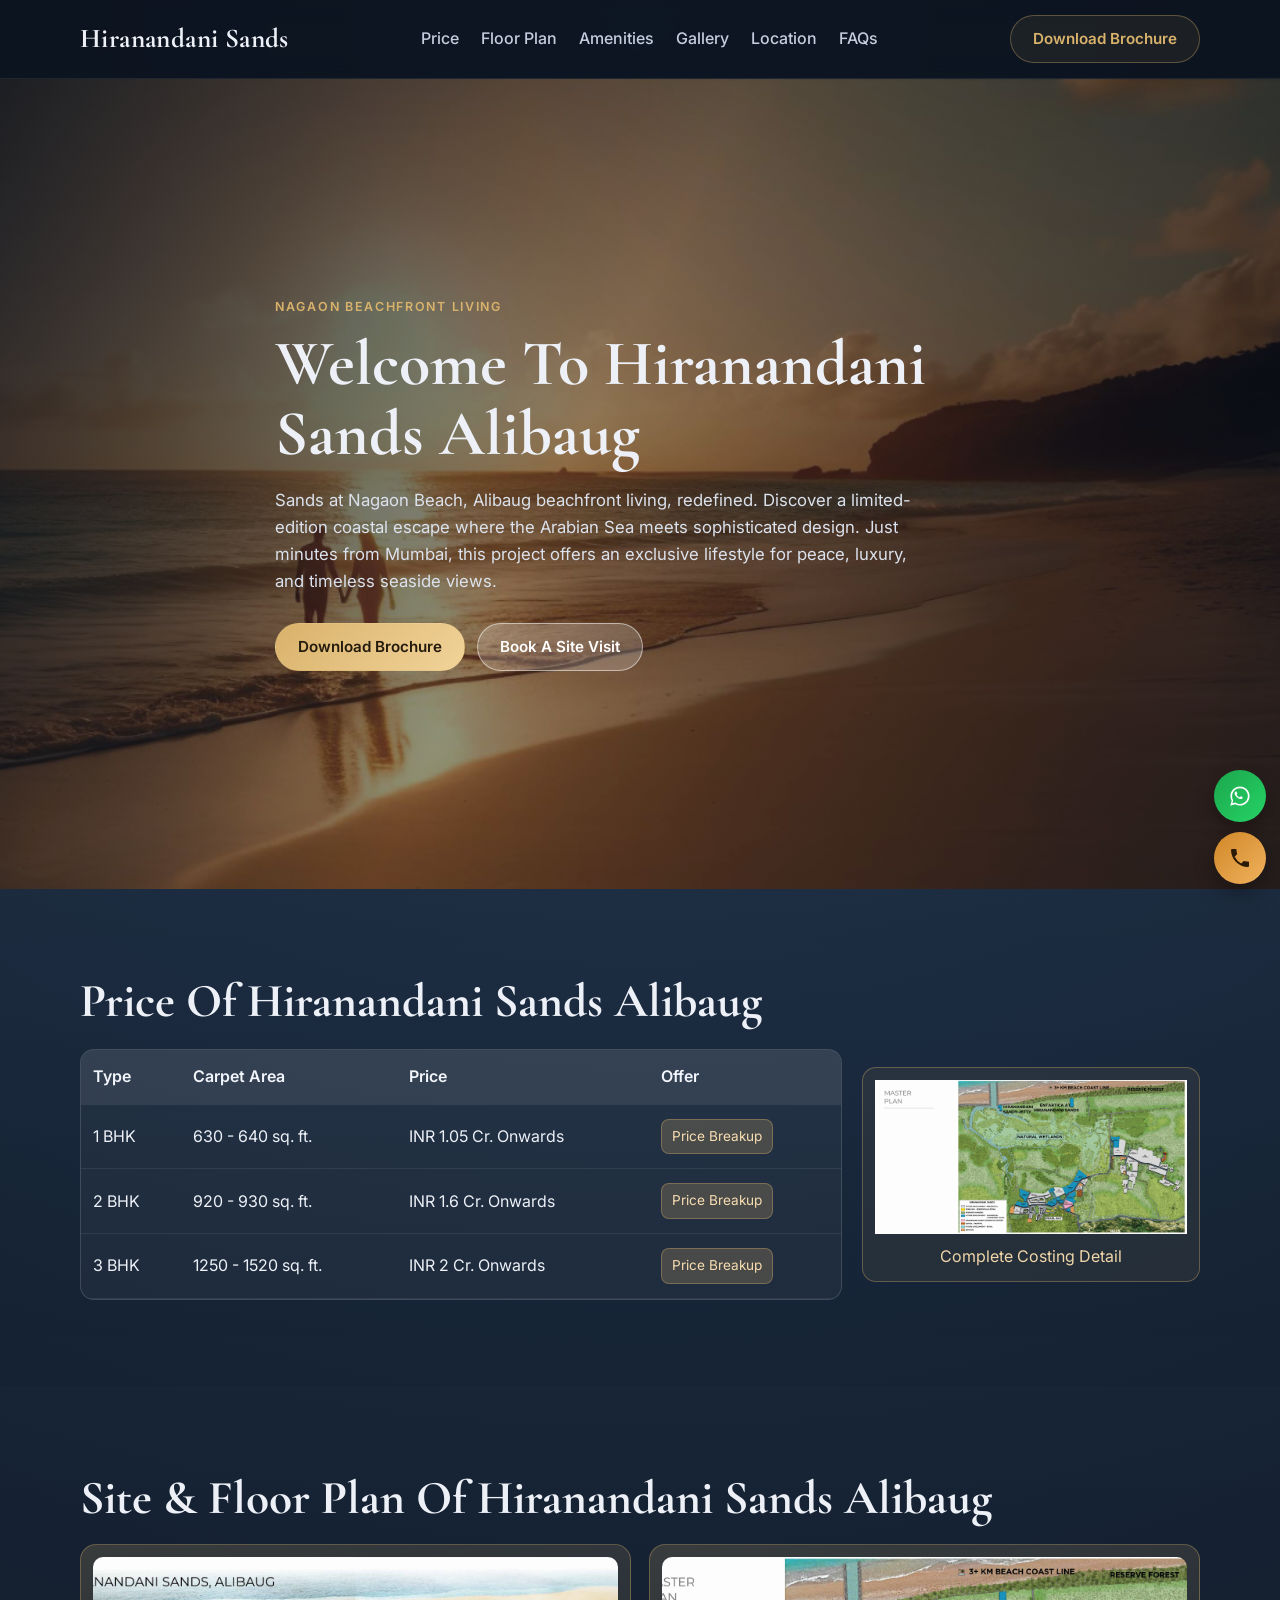
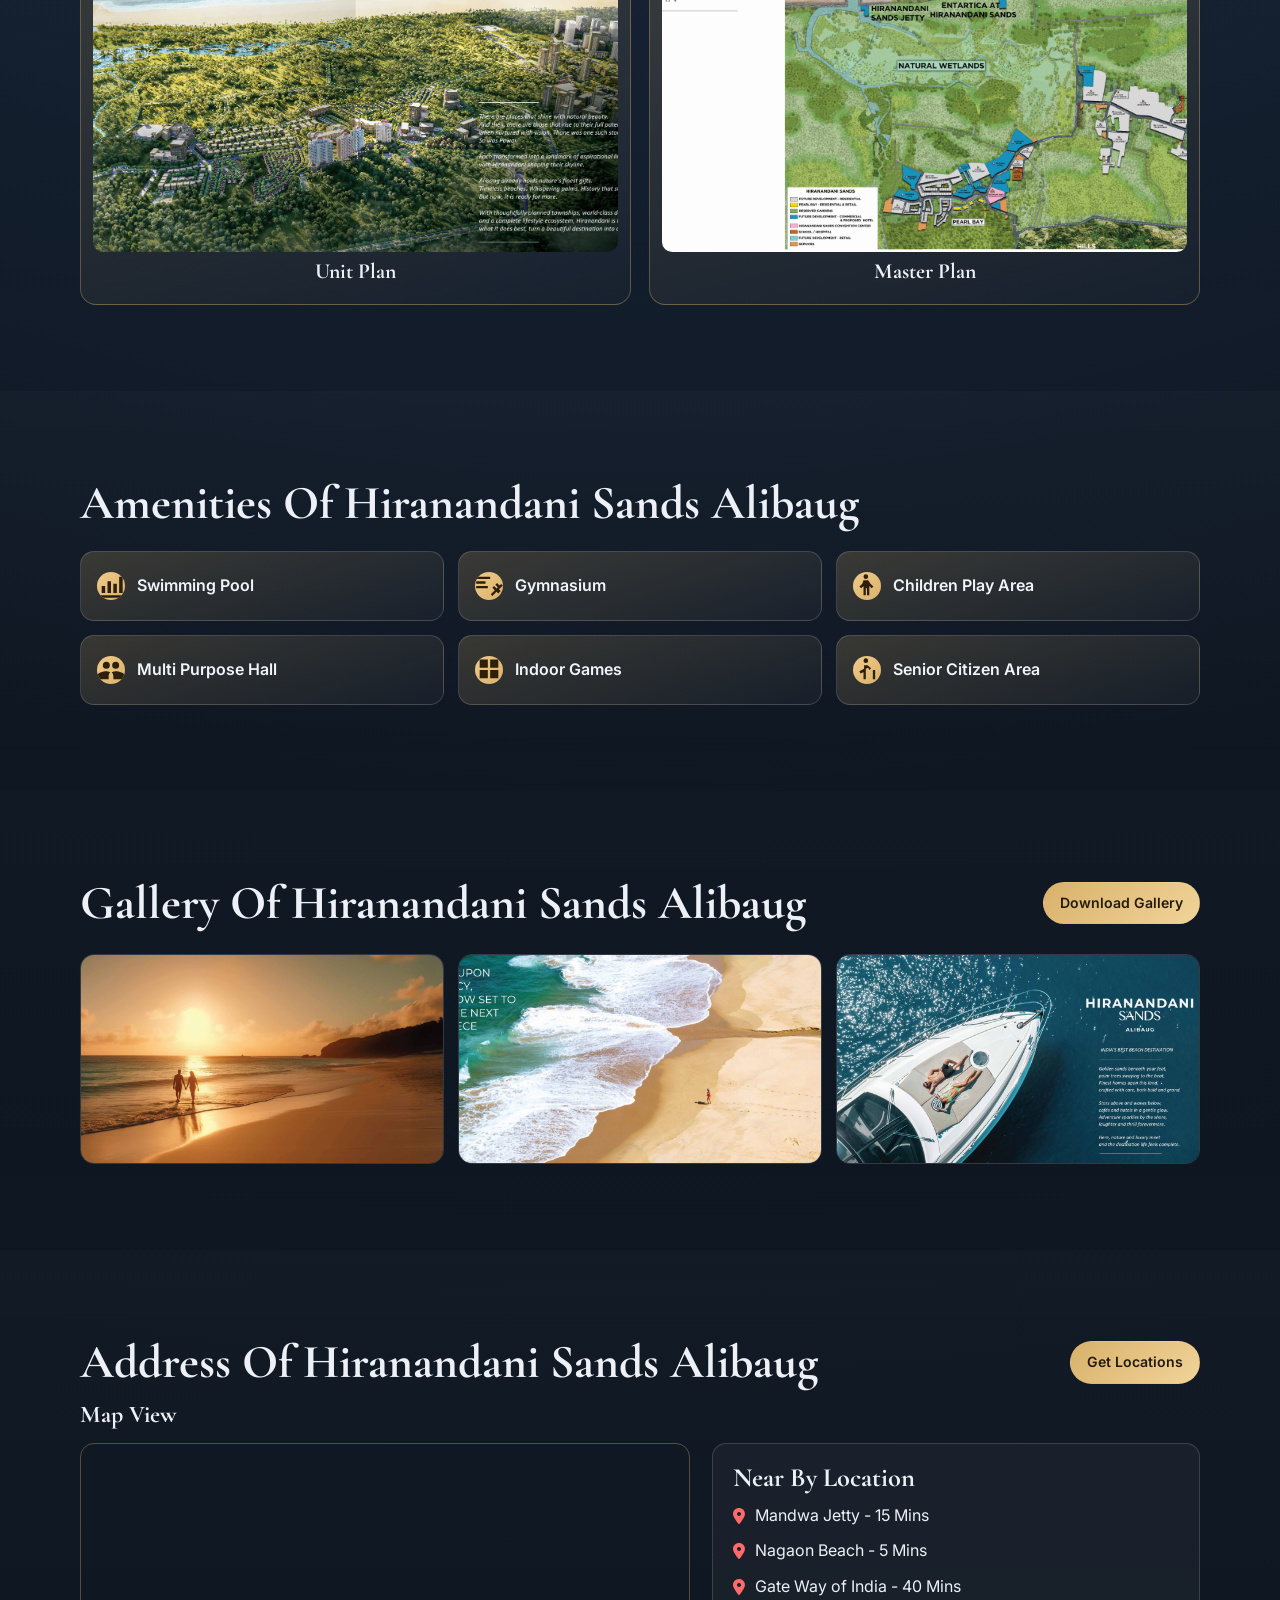
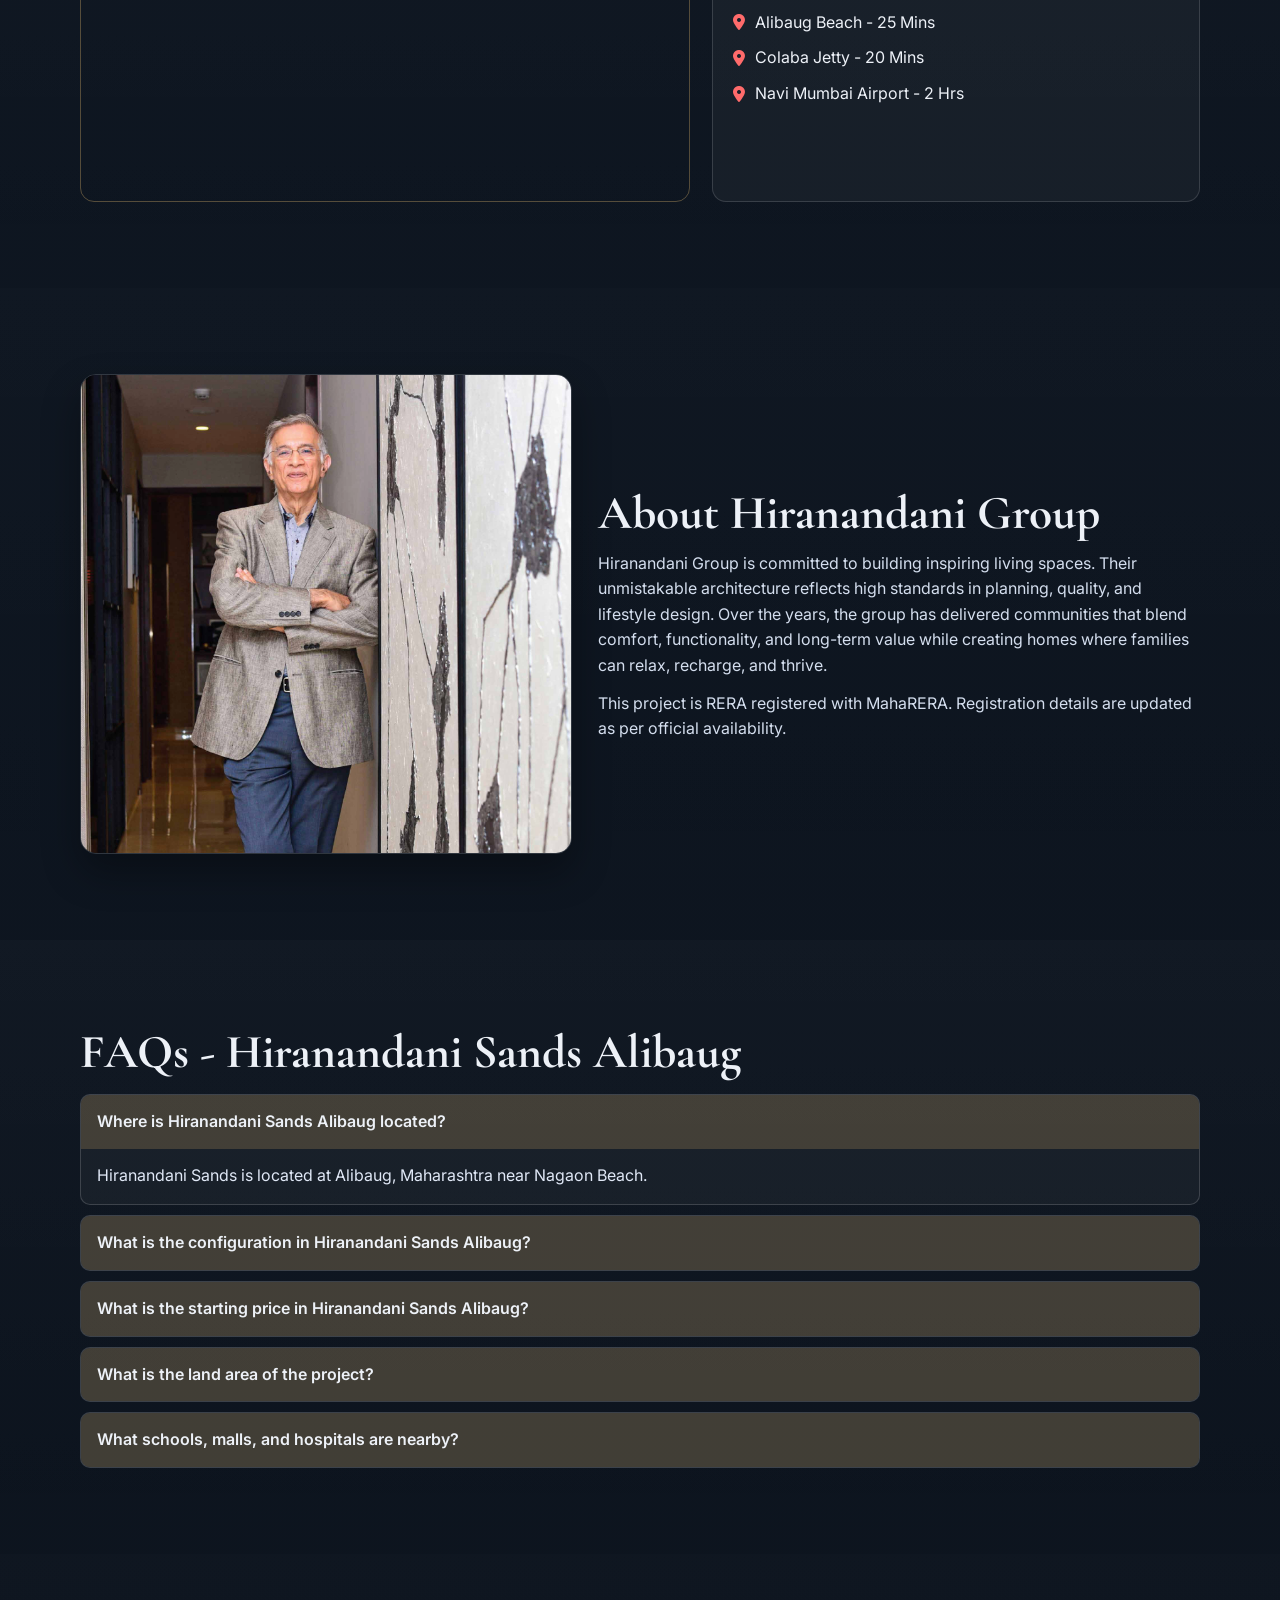
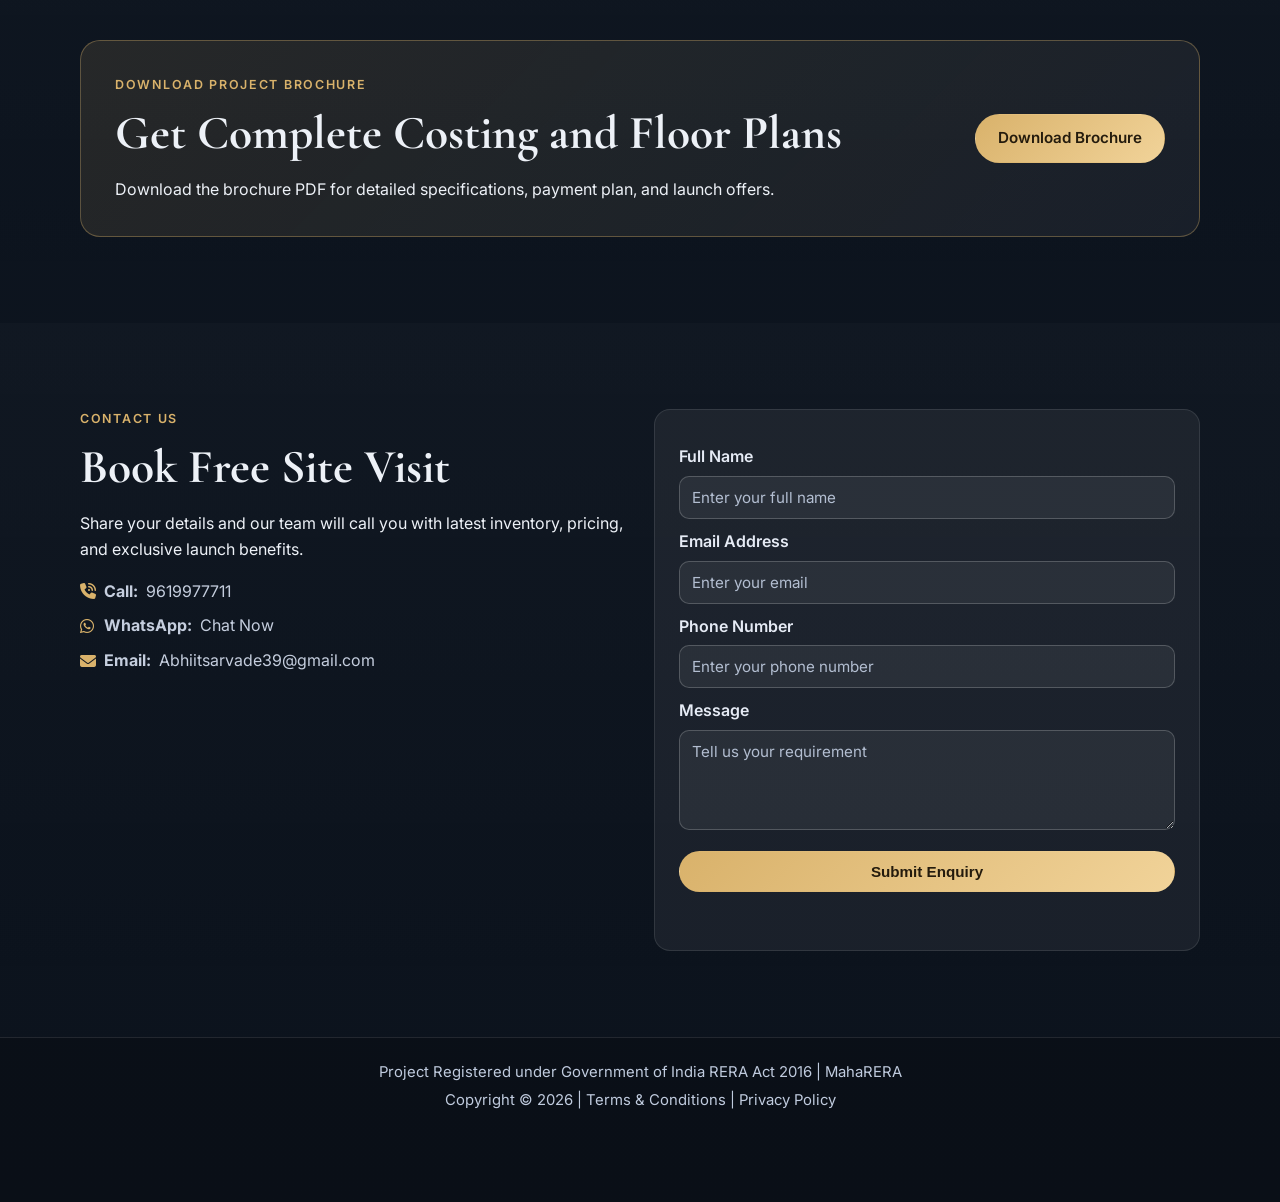
==== index.html @ 3f292656 "firstcommit" ====
<!DOCTYPE html>
<html lang="en">
<head>
  <meta charset="UTF-8">
  <meta name="viewport" content="width=device-width, initial-scale=1.0">
  <title>Hiranandani Sands Alibaug | Premium Plots</title>
  <meta name="description" content="Royal landing page for Hiranandani Sands Alibaug plots with pricing, floor plan, amenities, gallery, location, FAQs, contact form, and brochure download.">
  <link rel="preconnect" href="https://fonts.googleapis.com">
  <link rel="preconnect" href="https://fonts.gstatic.com" crossorigin>
  <link href="https://fonts.googleapis.com/css2?family=Cormorant+Garamond:wght@500;600;700&family=Inter:wght@400;500;600;700&display=swap" rel="stylesheet">
  <link rel="stylesheet" href="https://cdnjs.cloudflare.com/ajax/libs/font-awesome/6.5.2/css/all.min.css" integrity="sha512-SnH5WK+bZxgPHs44uWix+LLJAJ9/2PkPKZ5QiAj6Ta86w+fsb2TkR4j8R9Qn8K/ux0g9F0Q5c5e0siJY9V+7Nw==" crossorigin="anonymous" referrerpolicy="no-referrer">
  <link rel="stylesheet" href="style.css">
</head>
<body>
  <header class="topbar">
    <div class="container nav-wrap">
      <a href="#home" class="brand">Hiranandani Sands</a>
      <button class="menu-toggle" type="button" aria-label="Open menu" aria-expanded="false" aria-controls="primary-nav">
        <span></span>
        <span></span>
        <span></span>
      </button>
      <nav class="nav-links" id="primary-nav">
        <a href="#price">Price</a>
        <a href="#plans">Floor Plan</a>
        <a href="#amenities">Amenities</a>
        <a href="#gallery">Gallery</a>
        <a href="#location">Location</a>
        <a href="#faq">FAQs</a>
      </nav>
      <a href="brochure.pdf" download class="btn btn-outline">Download Brochure</a>
    </div>
  </header>

  <main>
    <section id="home" class="hero reveal">
      <div class="hero-overlay"></div>
      <div class="container hero-content">
        <p class="eyebrow">Nagaon Beachfront Living</p>
        <h1>Welcome To Hiranandani Sands Alibaug</h1>
        <p class="hero-copy">
          Sands at Nagaon Beach, Alibaug beachfront living, redefined. Discover a limited-edition coastal escape where the Arabian Sea meets sophisticated design. Just minutes from Mumbai, this project offers an exclusive lifestyle for peace, luxury, and timeless seaside views.
        </p>
        <div class="hero-actions">
          <a href="brochure.pdf" download class="btn btn-gold">Download Brochure</a>
          <a href="#contact" class="btn btn-light">Book A Site Visit</a>
        </div>
      </div>
    </section>

    <section id="price" class="section reveal">
      <div class="container">
        <div class="section-head">
          <h2>Price Of Hiranandani Sands Alibaug</h2>
        </div>
        <div class="price-wrap">
          <div class="table-card">
            <table>
              <thead>
                <tr>
                  <th>Type</th>
                  <th>Carpet Area</th>
                  <th>Price</th>
                  <th>Offer</th>
                </tr>
              </thead>
              <tbody>
                <tr>
                  <td>1 BHK</td>
                  <td>630 - 640 sq. ft.</td>
                  <td>INR 1.05 Cr. Onwards</td>
                  <td><a href="#" class="chip open-enquiry">Price Breakup</a></td>
                </tr>
                <tr>
                  <td>2 BHK</td>
                  <td>920 - 930 sq. ft.</td>
                  <td>INR 1.6 Cr. Onwards</td>
                  <td><a href="#" class="chip open-enquiry">Price Breakup</a></td>
                </tr>
                <tr>
                  <td>3 BHK</td>
                  <td>1250 - 1520 sq. ft.</td>
                  <td>INR 2 Cr. Onwards</td>
                  <td><a href="#" class="chip open-enquiry">Price Breakup</a></td>
                </tr>
              </tbody>
            </table>
          </div>
          <aside class="pricing-side open-enquiry" role="button" tabindex="0" aria-label="Open enquiry form for complete costing detail">
            <img src="assets/5.png" alt="Complete costing detail and master plan preview">
            <p>Complete Costing Detail</p>
          </aside>
        </div>
      </div>
    </section>

    <section id="plans" class="section reveal">
      <div class="container">
        <div class="section-head">
          <h2>Site & Floor Plan Of Hiranandani Sands Alibaug</h2>
        </div>
        <div class="plan-grid">
          <article class="frame-card">
            <img src="assets/4.png" alt="Unit plan of Hiranandani Sands Alibaug">
            <h3>Unit Plan</h3>
          </article>
          <article class="frame-card">
            <img src="assets/5.png" alt="Master plan of Hiranandani Sands Alibaug">
            <h3>Master Plan</h3>
          </article>
        </div>
      </div>
    </section>

    <section id="amenities" class="section reveal">
      <div class="container">
        <div class="section-head">
          <h2>Amenities Of Hiranandani Sands Alibaug</h2>
        </div>
        <div class="amenity-grid">
          <article class="amenity-card"><svg viewBox="0 0 24 24" aria-hidden="true"><path fill="currentColor" d="M2 20h20v2H2v-2zm2-8h3v6H4v-6zm5-4h3v10H9V8zm5 2h3v8h-3v-8zm5-6h3v14h-3V4z"></path></svg><span>Swimming Pool</span></article>
          <article class="amenity-card"><svg viewBox="0 0 24 24" aria-hidden="true"><path fill="currentColor" d="M20.57 14.86 22 16.29l-2.12 2.12-1.43-1.43-3.53 3.53-1.41-1.41 3.53-3.53-2.12-2.12 1.43-1.43 2.12 2.12 1.1-1.1-2.12-2.12 1.43-1.43 2.12 2.12 1.41-1.41 1.41 1.41-1.41 1.41zM1 8h8v2H1V8zm0 4h10v2H1v-2zm0-8h12v2H1V4z"></path></svg><span>Gymnasium</span></article>
          <article class="amenity-card"><svg viewBox="0 0 24 24" aria-hidden="true"><path fill="currentColor" d="M13 4a2 2 0 1 1-4 0 2 2 0 0 1 4 0zm2 6 2.5 2.5L16 14l-2-2v8h-2v-6h-1v6H9v-8l-2 2-1.5-1.5L8 10l1-3h4l2 3z"></path></svg><span>Children Play Area</span></article>
          <article class="amenity-card"><svg viewBox="0 0 24 24" aria-hidden="true"><path fill="currentColor" d="M16 11a3 3 0 1 0 0-6 3 3 0 0 0 0 6zm-8 0a3 3 0 1 0 0-6 3 3 0 0 0 0 6zm0 2c-2.67 0-8 1.34-8 4v3h10v-3c0-1.2.53-2.3 1.39-3.13C10.16 13.32 8.93 13 8 13zm8 0c-.93 0-2.16.32-3.39.87A4.48 4.48 0 0 1 14 17v3h10v-3c0-2.66-5.33-4-8-4z"></path></svg><span>Multi Purpose Hall</span></article>
          <article class="amenity-card"><svg viewBox="0 0 24 24" aria-hidden="true"><path fill="currentColor" d="M4 3h7v7H4V3zm9 0h7v7h-7V3zM4 12h7v7H4v-7zm9 0h7v7h-7v-7z"></path></svg><span>Indoor Games</span></article>
          <article class="amenity-card"><svg viewBox="0 0 24 24" aria-hidden="true"><path fill="currentColor" d="M13 4a2 2 0 1 1-4 0 2 2 0 0 1 4 0zm2.5 6.5L14 12l-1-2-2 1v9H9v-6l-2.5 1L5.5 13l4-2V8h3l3 2.5zM17 20v-8h2v8h-2z"></path></svg><span>Senior Citizen Area</span></article>
        </div>
      </div>
    </section>

    <section id="gallery" class="section reveal">
      <div class="container">
        <div class="section-head inline-head">
          <h2>Gallery Of Hiranandani Sands Alibaug</h2>
          <a href="brochure.pdf" download class="btn btn-gold small">Download Gallery</a>
        </div>
        <div class="gallery-grid">
          <img src="assets/1.png" alt="Beach sunset">
          <img src="assets/2.png" alt="Coastal aerial view">
          <img src="assets/3.png" alt="Lifestyle visual">
        </div>
      </div>
    </section>

    <section id="location" class="section reveal">
      <div class="container">
        <div class="section-head inline-head">
          <h2>Address Of Hiranandani Sands Alibaug</h2>
          <a href="https://maps.google.com/?q=Alibaug+Maharashtra" target="_blank" rel="noopener noreferrer" class="btn btn-gold small">Get Locations</a>
        </div>
        <h3 class="sub-title">Map View</h3>
        <div class="location-grid">
          <div class="map-card">
            <iframe
              title="Map of Alibaug"
              src="https://www.google.com/maps?q=Alibaug%20Maharashtra&output=embed"
              loading="lazy"
              referrerpolicy="no-referrer-when-downgrade">
            </iframe>
          </div>
          <div class="nearby">
            <h3>Near By Location</h3>
            <ul>
              <li><i class="fa-solid fa-location-dot" aria-hidden="true"></i>Mandwa Jetty - 15 Mins</li>
              <li><i class="fa-solid fa-location-dot" aria-hidden="true"></i>Nagaon Beach - 5 Mins</li>
              <li><i class="fa-solid fa-location-dot" aria-hidden="true"></i>Gate Way of India - 40 Mins</li>
              <li><i class="fa-solid fa-location-dot" aria-hidden="true"></i>Alibaug Beach - 25 Mins</li>
              <li><i class="fa-solid fa-location-dot" aria-hidden="true"></i>Colaba Jetty - 20 Mins</li>
              <li><i class="fa-solid fa-location-dot" aria-hidden="true"></i>Navi Mumbai Airport - 2 Hrs</li>
            </ul>
          </div>
        </div>
      </div>
    </section>

    <section id="about" class="section reveal">
      <div class="container about-wrap">
        <div class="about-image">
          <img src="assets/about.png" alt="About Hiranandani Group">
        </div>
        <div>
        <div class="section-head">
          <h2>About Hiranandani Group</h2>
        </div>
        <p class="long-copy">
          Hiranandani Group is committed to building inspiring living spaces. Their unmistakable architecture reflects high standards in planning, quality, and lifestyle design. Over the years, the group has delivered communities that blend comfort, functionality, and long-term value while creating homes where families can relax, recharge, and thrive.
        </p>
        <p class="long-copy">
          This project is RERA registered with MahaRERA. Registration details are updated as per official availability.
        </p>
        </div>
      </div>
    </section>

    <section id="faq" class="section reveal">
      <div class="container">
        <div class="section-head">
          <h2>FAQs - Hiranandani Sands Alibaug</h2>
        </div>
        <div class="faq-list">
          <details open>
            <summary>Where is Hiranandani Sands Alibaug located?</summary>
            <p>Hiranandani Sands is located at Alibaug, Maharashtra near Nagaon Beach.</p>
          </details>
          <details>
            <summary>What is the configuration in Hiranandani Sands Alibaug?</summary>
            <p>The project offers multiple premium residential options and plotted opportunities depending on phase and inventory.</p>
          </details>
          <details>
            <summary>What is the starting price in Hiranandani Sands Alibaug?</summary>
            <p>The starting price varies by unit type and plot size. Contact us for latest pre-launch and launch offers.</p>
          </details>
          <details>
            <summary>What is the land area of the project?</summary>
            <p>The development spans a large township format with expansive open spaces and planned infrastructure.</p>
          </details>
          <details>
            <summary>What schools, malls, and hospitals are nearby?</summary>
            <p>The project has access to schools, healthcare, shopping zones, beaches, and jetty connectivity in the Alibaug region.</p>
          </details>
        </div>
      </div>
    </section>

    <section class="section cta reveal">
      <div class="container cta-wrap">
        <div>
          <p class="eyebrow">Download Project Brochure</p>
          <h2>Get Complete Costing and Floor Plans</h2>
          <p>Download the brochure PDF for detailed specifications, payment plan, and launch offers.</p>
        </div>
        <a href="brochure.pdf" download class="btn btn-gold">Download Brochure</a>
      </div>
    </section>

    <section id="contact" class="section contact reveal">
      <div class="container contact-grid">
        <div>
          <p class="eyebrow">Contact Us</p>
          <h2>Book Free Site Visit</h2>
          <p>
            Share your details and our team will call you with latest inventory, pricing, and exclusive launch benefits.
          </p>
          <ul class="feature-list icon-list">
            <li><i class="fa-solid fa-phone-volume" aria-hidden="true"></i><strong>Call:</strong> <a href="tel:9619977711">9619977711</a></li>
            <li><i class="fa-brands fa-whatsapp" aria-hidden="true"></i><strong>WhatsApp:</strong> <a href="https://wa.me/919619977711" target="_blank" rel="noopener noreferrer">Chat Now</a></li>
            <li><i class="fa-solid fa-envelope" aria-hidden="true"></i><strong>Email:</strong> Abhiitsarvade39@gmail.com</li>
          </ul>
        </div>
        <form id="enquiry-form" class="contact-form js-enquiry-form" action="https://formsubmit.co/Abhiitsarvade39@gmail.com" method="post">
          <input type="hidden" name="_subject" value="New Enquiry - Hiranandani Sands Alibaug">
          <input type="hidden" name="_captcha" value="false">
          <input type="hidden" name="_template" value="table">
          <input type="hidden" name="_next" value="https://hiranandanisands-alibaug.com/">

          <label for="name">Full Name</label>
          <input id="name" name="name" type="text" placeholder="Enter your full name" required>

          <label for="email">Email Address</label>
          <input id="email" name="email" type="email" placeholder="Enter your email" required>

          <label for="phone">Phone Number</label>
          <input id="phone" name="phone" type="tel" placeholder="Enter your phone number" required>

          <label for="message">Message</label>
          <textarea id="message" name="message" rows="4" placeholder="Tell us your requirement"></textarea>

          <button type="submit" class="btn btn-gold full">Submit Enquiry</button>
          <p id="form-status" class="form-status" role="status" aria-live="polite"></p>
        </form>
      </div>
    </section>
  </main>

  <footer class="footer">
    <div class="container footer-wrap">
      <p>Project Registered under Government of India RERA Act 2016 | MahaRERA</p>
      <p>Copyright © 2026 | Terms & Conditions | Privacy Policy</p>
    </div>
  </footer>

  <div class="floating-cta">
    <a class="float-btn whatsapp" href="https://wa.me/919619977711" target="_blank" rel="noopener noreferrer" aria-label="Chat on WhatsApp">
      <svg viewBox="0 0 32 32" aria-hidden="true" focusable="false">
        <path fill="currentColor" d="M19.11 17.34c-.27-.14-1.58-.78-1.82-.87-.24-.09-.42-.14-.6.14-.18.27-.69.87-.85 1.05-.16.18-.31.2-.58.07-.27-.14-1.13-.42-2.16-1.35-.8-.71-1.34-1.58-1.5-1.85-.16-.27-.02-.41.12-.55.12-.12.27-.31.4-.47.13-.16.18-.27.27-.45.09-.18.05-.34-.02-.47-.07-.14-.6-1.45-.82-1.98-.22-.53-.45-.45-.6-.46h-.51c-.18 0-.47.07-.71.34-.24.27-.93.91-.93 2.22 0 1.31.95 2.58 1.08 2.76.13.18 1.86 2.84 4.52 3.98.63.27 1.12.43 1.5.55.63.2 1.2.17 1.65.1.5-.07 1.58-.64 1.8-1.26.22-.62.22-1.15.16-1.26-.07-.11-.25-.18-.52-.32zM16 3.2C8.93 3.2 3.2 8.93 3.2 16c0 2.27.6 4.5 1.75 6.46L3 29l6.73-1.92A12.73 12.73 0 0 0 16 28.8c7.07 0 12.8-5.73 12.8-12.8S23.07 3.2 16 3.2zm0 23.31c-2.03 0-4.02-.55-5.76-1.6l-.41-.24-3.99 1.14 1.07-3.9-.27-.4A10.47 10.47 0 0 1 5.5 16c0-5.79 4.71-10.5 10.5-10.5S26.5 10.21 26.5 16 21.79 26.51 16 26.51z"></path>
      </svg>
    </a>
    <a class="float-btn call" href="tel:9619977711" aria-label="Call now">
      <svg viewBox="0 0 24 24" aria-hidden="true" focusable="false">
        <path fill="currentColor" d="M6.62 10.79a15.05 15.05 0 0 0 6.59 6.59l2.2-2.2a1 1 0 0 1 1.02-.24c1.12.37 2.33.57 3.57.57a1 1 0 0 1 1 1V20a1 1 0 0 1-1 1C10.85 21 3 13.15 3 4a1 1 0 0 1 1-1h3.5a1 1 0 0 1 1 1c0 1.24.2 2.45.57 3.57a1 1 0 0 1-.24 1.02l-2.2 2.2z"></path>
      </svg>
    </a>
  </div>

  <div id="enquiry-modal" class="modal" aria-hidden="true">
    <div class="modal-overlay close-modal"></div>
    <div class="modal-dialog" role="dialog" aria-modal="true" aria-labelledby="modal-title">
      <button class="modal-close close-modal" type="button" aria-label="Close enquiry form">
        &times;
      </button>
      <h3 id="modal-title">Get Complete Costing & Price Breakup</h3>
      <p class="modal-copy">Share your details and our team will connect with complete project pricing.</p>
      <form class="contact-form js-enquiry-form" action="https://formsubmit.co/Abhiitsarvade39@gmail.com" method="post">
        <input type="hidden" name="_subject" value="Popup Enquiry - Hiranandani Sands Alibaug">
        <input type="hidden" name="_captcha" value="false">
        <input type="hidden" name="_template" value="table">
        <input type="hidden" name="_next" value="https://hiranandanisands-alibaug.com/">

        <label for="popup-name">Full Name</label>
        <input id="popup-name" name="name" type="text" placeholder="Enter your full name" required>

        <label for="popup-email">Email Address</label>
        <input id="popup-email" name="email" type="email" placeholder="Enter your email" required>

        <label for="popup-phone">Phone Number</label>
        <input id="popup-phone" name="phone" type="tel" placeholder="Enter your phone number" required>

        <label for="popup-message">Message</label>
        <textarea id="popup-message" name="message" rows="3" placeholder="I want complete costing details"></textarea>

        <button type="submit" class="btn btn-gold full">Submit Enquiry</button>
        <p class="form-status" role="status" aria-live="polite"></p>
      </form>
    </div>
  </div>
  <script>
    const menuToggle = document.querySelector(".menu-toggle");
    const topbar = document.querySelector(".topbar");
    const mobileLinks = document.querySelectorAll(".nav-links a");

    if (menuToggle && topbar) {
      menuToggle.addEventListener("click", () => {
        const isOpen = topbar.classList.toggle("nav-open");
        menuToggle.setAttribute("aria-expanded", isOpen ? "true" : "false");
      });

      mobileLinks.forEach((link) => {
        link.addEventListener("click", () => {
          topbar.classList.remove("nav-open");
          menuToggle.setAttribute("aria-expanded", "false");
        });
      });
    }

    const modal = document.querySelector("#enquiry-modal");
    const openEnquiryButtons = document.querySelectorAll(".open-enquiry");
    const closeModalButtons = document.querySelectorAll(".close-modal");

    const openModal = () => {
      if (!modal) return;
      modal.classList.add("is-open");
      modal.setAttribute("aria-hidden", "false");
      document.body.classList.add("no-scroll");
    };

    const closeModal = () => {
      if (!modal) return;
      modal.classList.remove("is-open");
      modal.setAttribute("aria-hidden", "true");
      document.body.classList.remove("no-scroll");
    };

    openEnquiryButtons.forEach((button) => {
      button.addEventListener("click", (event) => {
        event.preventDefault();
        openModal();
      });

      button.addEventListener("keydown", (event) => {
        if (event.key === "Enter" || event.key === " ") {
          event.preventDefault();
          openModal();
        }
      });
    });

    closeModalButtons.forEach((button) => {
      button.addEventListener("click", closeModal);
    });

    document.addEventListener("keydown", (event) => {
      if (event.key === "Escape") {
        closeModal();
      }
    });

    const enquiryForms = document.querySelectorAll(".js-enquiry-form");
    enquiryForms.forEach((form) => {
      const status = form.querySelector(".form-status");
      if (!status) return;
      form.addEventListener("submit", async (event) => {
        event.preventDefault();
        status.classList.remove("success", "error");
        status.textContent = "Sending your enquiry...";
        try {
          const submitUrl = form.action.includes("/ajax/")
            ? form.action
            : form.action.replace("formsubmit.co/", "formsubmit.co/ajax/");

          const response = await fetch(submitUrl, {
            method: "POST",
            body: new FormData(form),
            headers: { Accept: "application/json" }
          });

          const data = await response.json();
          const isSuccess = response.ok && (data.success === "true" || data.success === true);

          if (!isSuccess) {
            const message = data.message || "Submission failed";
            throw new Error(message);
          }

          form.reset();
          status.classList.add("success");
          status.textContent = "Thank you! Your enquiry has been submitted successfully. Our team will contact you shortly.";
          if (form.closest("#enquiry-modal")) {
            setTimeout(closeModal, 1200);
          }
        } catch (error) {
          status.classList.add("error");
          if (String(error.message).toLowerCase().includes("web server")) {
            status.textContent = "Form works only via a web server URL. Open this page using Live Server or hosting, not as a local file.";
          } else {
            status.textContent = "Unable to submit right now. Please call or WhatsApp us at 9619977711.";
          }
        }
      });
    });

    if (window.location.protocol === "file:") {
      const localModeMessage = "Local file mode detected. Use a web server (Live Server) for form emails.";
      document.querySelectorAll(".form-status").forEach((el) => {
        if (!el.textContent) {
          el.textContent = localModeMessage;
        }
      });
    }
  </script>
</body>
</html>
---- style.css ----
:root {
  --bg: #0f1722;
  --bg-soft: #162437;
  --section: #111d2d;
  --text: #edf1f7;
  --muted: #c5cede;
  --gold: #d9b26b;
  --gold-dark: #b8904b;
  --white: #ffffff;
  --card: rgba(255, 255, 255, 0.06);
  --border: rgba(217, 178, 107, 0.35);
}

* {
  box-sizing: border-box;
  margin: 0;
  padding: 0;
}

html {
  scroll-behavior: smooth;
}

body {
  font-family: "Inter", sans-serif;
  background: radial-gradient(circle at top, #1f3450 0%, var(--bg) 40%, #0c131d 100%);
  color: var(--text);
  line-height: 1.6;
  overflow-x: hidden;
}

img {
  max-width: 100%;
  display: block;
}

a {
  color: inherit;
  text-decoration: none;
}

.container {
  width: min(1120px, 92%);
  margin: 0 auto;
}

.topbar {
  position: sticky;
  top: 0;
  z-index: 30;
  backdrop-filter: blur(10px);
  background: rgba(8, 13, 20, 0.75);
  border-bottom: 1px solid rgba(255, 255, 255, 0.08);
}

.nav-wrap {
  min-height: 78px;
  display: flex;
  align-items: center;
  justify-content: space-between;
  gap: 20px;
  position: relative;
}

.brand {
  font-family: "Cormorant Garamond", serif;
  font-size: 1.7rem;
  font-weight: 700;
  letter-spacing: 0.4px;
}

.nav-links {
  display: flex;
  gap: 22px;
  font-weight: 500;
  color: var(--muted);
}

.nav-links a:hover {
  color: var(--gold);
}

.menu-toggle {
  display: none;
  width: 44px;
  height: 44px;
  border-radius: 10px;
  border: 1px solid rgba(255, 255, 255, 0.18);
  background: rgba(255, 255, 255, 0.05);
  align-items: center;
  justify-content: center;
  flex-direction: column;
  gap: 5px;
  cursor: pointer;
}

.menu-toggle span {
  display: block;
  width: 20px;
  height: 2px;
  background: #e6edf8;
  transition: transform 0.25s ease, opacity 0.25s ease;
}

.btn {
  display: inline-flex;
  align-items: center;
  justify-content: center;
  padding: 11px 22px;
  border-radius: 999px;
  font-weight: 600;
  font-size: 0.95rem;
  transition: 0.25s ease;
  border: 1px solid transparent;
  cursor: pointer;
}

.btn-gold {
  background: linear-gradient(135deg, var(--gold), #f1d399);
  color: #241b0d;
}

.btn-gold:hover {
  transform: translateY(-2px);
  background: linear-gradient(135deg, #f1d399, var(--gold));
  box-shadow: 0 10px 24px rgba(217, 178, 107, 0.35);
}

.btn-light {
  background: rgba(255, 255, 255, 0.2);
  border-color: rgba(255, 255, 255, 0.5);
  color: var(--white);
}

.btn-light:hover {
  background: rgba(255, 255, 255, 0.32);
}

.btn-outline {
  border-color: var(--border);
  color: var(--gold);
  background: rgba(217, 178, 107, 0.08);
}

.btn-outline:hover {
  background: rgba(217, 178, 107, 0.16);
}

.hero {
  min-height: 90vh;
  position: relative;
  background: url("assets/1.png") center/cover no-repeat;
  display: flex;
  align-items: center;
}

.hero-overlay {
  position: absolute;
  inset: 0;
  background:
    linear-gradient(115deg, rgba(10, 16, 27, 0.88), rgba(10, 16, 27, 0.45) 45%, rgba(10, 16, 27, 0.72)),
    radial-gradient(circle at top left, rgba(217, 178, 107, 0.2), transparent 52%);
}

.hero-content {
  position: relative;
  z-index: 1;
  max-width: 730px;
  padding: 70px 0;
  animation: riseIn 1s ease both;
}

.eyebrow {
  color: var(--gold);
  letter-spacing: 1.7px;
  text-transform: uppercase;
  font-size: 0.78rem;
  font-weight: 600;
  margin-bottom: 12px;
}

h1,
h2,
h3 {
  font-family: "Cormorant Garamond", serif;
  line-height: 1.1;
}

h1 {
  font-size: clamp(2.1rem, 5vw, 4rem);
  margin-bottom: 18px;
}

h2 {
  font-size: clamp(1.9rem, 3.7vw, 3rem);
  margin-bottom: 18px;
}

h3 {
  font-size: 1.65rem;
  margin-bottom: 8px;
}

.hero-copy {
  max-width: 640px;
  color: #dbe2ed;
  font-size: 1.05rem;
}

.hero-actions {
  margin-top: 28px;
  display: flex;
  gap: 12px;
  flex-wrap: wrap;
}

.section {
  padding: 86px 0;
  background: linear-gradient(180deg, rgba(255, 255, 255, 0.01), transparent);
}

.section:nth-child(even) {
  background: linear-gradient(180deg, rgba(255, 255, 255, 0.02), rgba(255, 255, 255, 0));
}

.section-head h2 {
  margin-bottom: 0;
}

.inline-head {
  display: flex;
  align-items: center;
  justify-content: space-between;
  gap: 16px;
}

.small {
  padding: 9px 16px;
  font-size: 0.88rem;
}

.sub-title {
  margin-top: 14px;
  font-size: 1.5rem;
}

.price-wrap {
  margin-top: 22px;
  display: grid;
  grid-template-columns: 1.8fr 0.8fr;
  gap: 20px;
  align-items: center;
}

.table-card {
  overflow-x: auto;
  border: 1px solid rgba(255, 255, 255, 0.14);
  border-radius: 14px;
  background: rgba(255, 255, 255, 0.04);
}

table {
  width: 100%;
  border-collapse: collapse;
  min-width: 620px;
}

th,
td {
  text-align: left;
  padding: 14px 12px;
  border-bottom: 1px solid rgba(255, 255, 255, 0.08);
}

thead th {
  background: rgba(255, 255, 255, 0.08);
  color: #f2f5fb;
  font-weight: 600;
}

.chip {
  display: inline-block;
  background: rgba(217, 178, 107, 0.22);
  border: 1px solid var(--border);
  border-radius: 8px;
  padding: 6px 10px;
  color: #f8ddb0;
  font-size: 0.85rem;
}

.chip:hover {
  background: rgba(217, 178, 107, 0.34);
}

.pricing-side {
  text-align: center;
  border: 1px solid var(--border);
  border-radius: 14px;
  padding: 12px;
  background: rgba(217, 178, 107, 0.08);
  cursor: pointer;
  transition: transform 0.25s ease, box-shadow 0.25s ease;
}

.pricing-side:hover {
  transform: translateY(-3px);
  box-shadow: 0 14px 30px rgba(0, 0, 0, 0.25);
}

.pricing-side p {
  margin-top: 10px;
  color: #f0d6a8;
}

.center {
  text-align: center;
}

.plan-grid {
  margin-top: 20px;
  display: grid;
  grid-template-columns: repeat(2, 1fr);
  gap: 18px;
}

.frame-card {
  border: 1px solid var(--border);
  background: linear-gradient(165deg, rgba(217, 178, 107, 0.18), rgba(255, 255, 255, 0.02));
  border-radius: 16px;
  padding: 12px;
  transition: transform 0.25s ease;
}

.frame-card:hover {
  transform: translateY(-4px);
}

.frame-card img {
  border-radius: 10px;
  width: 100%;
  aspect-ratio: 16 / 9;
  object-fit: cover;
}

.frame-card h3 {
  text-align: center;
  font-size: 1.35rem;
  margin-top: 8px;
}

.amenity-grid {
  margin-top: 22px;
  display: grid;
  grid-template-columns: repeat(3, 1fr);
  gap: 14px;
}

.amenity-card {
  border: 1px solid rgba(255, 255, 255, 0.15);
  border-radius: 14px;
  background: linear-gradient(160deg, rgba(217, 178, 107, 0.2), rgba(255, 255, 255, 0.03));
  padding: 20px 16px;
  display: flex;
  align-items: center;
  gap: 12px;
  font-weight: 600;
  color: #f0f4fb;
  transition: transform 0.25s ease, box-shadow 0.25s ease;
}

.amenity-card svg {
  width: 28px;
  height: 28px;
  border-radius: 50%;
  display: inline-flex;
  align-items: center;
  justify-content: center;
  color: #2e1f0d;
  background: linear-gradient(135deg, #f0ca89, #d9b26b);
}

.amenity-card:hover {
  transform: translateY(-4px);
  box-shadow: 0 16px 30px rgba(0, 0, 0, 0.28);
}

.gallery-grid {
  margin-top: 25px;
  display: grid;
  grid-template-columns: repeat(3, 1fr);
  gap: 14px;
}

.gallery-grid img {
  border-radius: 14px;
  min-height: 210px;
  object-fit: cover;
  border: 1px solid rgba(255, 255, 255, 0.15);
  transition: transform 0.4s ease, box-shadow 0.35s ease;
}

.gallery-grid img:hover {
  transform: scale(1.02);
  box-shadow: 0 16px 32px rgba(0, 0, 0, 0.35);
}

.location-grid {
  margin-top: 14px;
  display: grid;
  grid-template-columns: 1.25fr 1fr;
  gap: 22px;
}

.map-card {
  border-radius: 14px;
  overflow: hidden;
  border: 1px solid var(--border);
}

.map-card iframe {
  width: 100%;
  height: 350px;
  border: 0;
}

.nearby {
  border: 1px solid rgba(255, 255, 255, 0.14);
  border-radius: 14px;
  background: rgba(255, 255, 255, 0.04);
  padding: 20px;
}

.nearby h3 {
  margin-bottom: 10px;
}

.nearby ul {
  list-style: none;
}

.nearby li {
  margin-bottom: 10px;
  padding-left: 0;
  display: flex;
  align-items: center;
  gap: 8px;
}

.nearby li i {
  color: #ff6b6b;
  width: 14px;
}

.long-copy {
  color: #d4deee;
  margin-top: 12px;
}

.about-wrap {
  display: grid;
  grid-template-columns: 0.9fr 1.1fr;
  gap: 26px;
  align-items: center;
}

.about-image img {
  border-radius: 16px;
  border: 1px solid rgba(255, 255, 255, 0.14);
  box-shadow: 0 18px 38px rgba(0, 0, 0, 0.32);
}

.faq-list {
  margin-top: 16px;
  display: grid;
  gap: 10px;
}

.faq-list details {
  border: 1px solid rgba(255, 255, 255, 0.16);
  border-radius: 10px;
  background: rgba(255, 255, 255, 0.04);
  overflow: hidden;
}

.faq-list summary {
  list-style: none;
  cursor: pointer;
  padding: 14px 16px;
  font-weight: 600;
  background: rgba(217, 178, 107, 0.22);
}

.faq-list details p {
  padding: 14px 16px 16px;
  color: #e0e8f6;
}

.cta-wrap {
  border: 1px solid var(--border);
  border-radius: 20px;
  background: linear-gradient(135deg, rgba(217, 178, 107, 0.12), rgba(255, 255, 255, 0.05));
  padding: 34px;
  display: flex;
  align-items: center;
  justify-content: space-between;
  gap: 26px;
}

.contact-grid {
  display: grid;
  grid-template-columns: 1fr 1fr;
  gap: 28px;
}

.feature-list {
  margin-top: 16px;
  list-style: none;
}

.feature-list li {
  margin-bottom: 9px;
  color: var(--muted);
}

.icon-list li {
  display: flex;
  align-items: center;
  gap: 8px;
}

.icon-list i {
  width: 16px;
  color: var(--gold);
}

.contact-form {
  background: var(--card);
  border: 1px solid rgba(255, 255, 255, 0.1);
  border-radius: 16px;
  padding: 24px;
}

.contact-form label {
  display: inline-block;
  margin: 10px 0 6px;
  font-weight: 600;
  color: #e6ebf5;
}

.contact-form input,
.contact-form textarea {
  width: 100%;
  border: 1px solid rgba(255, 255, 255, 0.2);
  background: rgba(255, 255, 255, 0.06);
  border-radius: 10px;
  padding: 11px 12px;
  color: var(--white);
  font-family: inherit;
  font-size: 0.95rem;
}

.contact-form input::placeholder,
.contact-form textarea::placeholder {
  color: #b3bed1;
}

.contact-form input:focus,
.contact-form textarea:focus {
  outline: none;
  border-color: var(--gold);
  box-shadow: 0 0 0 2px rgba(217, 178, 107, 0.25);
}

.full {
  width: 100%;
  margin-top: 14px;
}

.form-status {
  min-height: 24px;
  margin-top: 10px;
  font-size: 0.92rem;
  color: #cbd6e8;
}

.form-status.success {
  color: #7df0a4;
}

.form-status.error {
  color: #ff9a9a;
}

.footer {
  border-top: 1px solid rgba(255, 255, 255, 0.1);
  padding: 24px 0;
  background: rgba(0, 0, 0, 0.2);
}

.footer-wrap {
  display: grid;
  gap: 6px;
  text-align: center;
  justify-items: center;
  padding-bottom: 66px;
  font-size: 0.93rem;
  line-height: 1.45;
  color: #c0cbde;
}

.floating-cta {
  position: fixed;
  right: 14px;
  bottom: 16px;
  display: grid;
  gap: 10px;
  z-index: 60;
}

.float-btn {
  width: 52px;
  height: 52px;
  border-radius: 50%;
  color: #fff;
  font-weight: 700;
  display: inline-flex;
  align-items: center;
  justify-content: center;
  box-shadow: 0 10px 20px rgba(0, 0, 0, 0.28);
  animation: pulse 2.3s ease-in-out infinite;
}

.float-btn svg {
  width: 24px;
  height: 24px;
  display: block;
}

.float-btn.whatsapp {
  background: linear-gradient(135deg, #1ca64d, #25d366);
}

.float-btn.call {
  background: linear-gradient(135deg, #d18728, #f0b25d);
  color: #2b1a06;
}

.modal {
  position: fixed;
  inset: 0;
  z-index: 120;
  opacity: 0;
  visibility: hidden;
  pointer-events: none;
  transition: opacity 0.25s ease, visibility 0.25s ease;
}

.modal.is-open {
  opacity: 1;
  visibility: visible;
  pointer-events: auto;
}

.modal-overlay {
  position: absolute;
  inset: 0;
  background: rgba(4, 9, 16, 0.72);
  backdrop-filter: blur(2px);
}

.modal-dialog {
  position: relative;
  width: min(560px, 92vw);
  margin: 6vh auto 0;
  padding: 26px;
  border-radius: 16px;
  border: 1px solid rgba(255, 255, 255, 0.14);
  background: linear-gradient(180deg, #1a2a3f, #101a27);
  box-shadow: 0 24px 60px rgba(0, 0, 0, 0.5);
  transform: translateY(16px) scale(0.98);
  opacity: 0;
  transition: transform 0.28s ease, opacity 0.28s ease;
}

.modal.is-open .modal-dialog {
  transform: translateY(0) scale(1);
  opacity: 1;
}

.modal-close {
  position: absolute;
  right: 10px;
  top: 10px;
  width: 34px;
  height: 34px;
  border: 1px solid rgba(255, 255, 255, 0.5);
  border-radius: 8px;
  background: rgba(217, 178, 107, 0.22);
  color: #ffffff;
  font-size: 1.55rem;
  font-weight: 700;
  line-height: 1;
  cursor: pointer;
  z-index: 2;
}

.modal-close:hover {
  background: rgba(217, 178, 107, 0.38);
}

.modal-copy {
  color: #cad5e9;
  margin-bottom: 14px;
}

.no-scroll {
  overflow: hidden;
}

.reveal {
  animation: fadeInUp 0.85s ease both;
}

@keyframes fadeInUp {
  from {
    opacity: 0;
    transform: translateY(28px);
  }
  to {
    opacity: 1;
    transform: translateY(0);
  }
}

@keyframes riseIn {
  from {
    opacity: 0;
    transform: translateY(22px);
  }
  to {
    opacity: 1;
    transform: translateY(0);
  }
}

@keyframes pulse {
  0%,
  100% {
    transform: scale(1);
  }
  50% {
    transform: scale(1.05);
  }
}

@media (max-width: 1100px) {
  .price-wrap {
    grid-template-columns: 1fr;
  }
}

@media (max-width: 992px) {
  .nav-wrap {
    min-height: 70px;
    flex-wrap: nowrap;
  }

  .brand {
    font-size: 1.4rem;
  }

  .menu-toggle {
    display: inline-flex;
    order: 2;
  }

  .nav-links {
    position: absolute;
    left: 0;
    right: 0;
    top: calc(100% + 8px);
    z-index: 50;
    display: grid;
    grid-template-columns: 1fr;
    gap: 4px;
    padding: 10px;
    border-radius: 12px;
    border: 1px solid rgba(255, 255, 255, 0.12);
    background: rgba(9, 16, 25, 0.96);
    transform: translateY(-8px);
    opacity: 0;
    visibility: hidden;
    pointer-events: none;
    transition: opacity 0.25s ease, transform 0.25s ease, visibility 0.25s ease;
  }

  .nav-links a {
    padding: 11px 12px;
    border-radius: 8px;
    color: #d8e1f1;
    background: rgba(255, 255, 255, 0.02);
  }

  .nav-links a:hover {
    background: rgba(217, 178, 107, 0.2);
  }

  .topbar.nav-open .nav-links {
    transform: translateY(0);
    opacity: 1;
    visibility: visible;
    pointer-events: auto;
  }

  .topbar.nav-open .menu-toggle span:nth-child(1) {
    transform: translateY(7px) rotate(45deg);
  }

  .topbar.nav-open .menu-toggle span:nth-child(2) {
    opacity: 0;
  }

  .topbar.nav-open .menu-toggle span:nth-child(3) {
    transform: translateY(-7px) rotate(-45deg);
  }

  .nav-wrap > .btn-outline {
    display: none;
  }

  .inline-head {
    flex-direction: column;
    align-items: flex-start;
  }

  .plan-grid,
  .location-grid,
  .about-wrap,
  .contact-grid {
    grid-template-columns: 1fr;
  }

  .amenity-grid {
    grid-template-columns: repeat(2, 1fr);
  }
}

@media (max-width: 640px) {
  .hero {
    min-height: 82vh;
    background-position: 72% center;
  }

  h1 {
    font-size: clamp(1.75rem, 8vw, 2.4rem);
  }

  h2 {
    font-size: clamp(1.55rem, 7vw, 2rem);
  }

  .hero-copy {
    font-size: 0.98rem;
  }

  .section {
    padding: 64px 0;
  }

  .hero-actions .btn,
  .btn {
    width: 100%;
  }

  .menu-toggle {
    width: 42px;
    height: 42px;
  }

  .gallery-grid {
    grid-template-columns: 1fr;
  }

  .gallery-grid img {
    min-height: 190px;
  }

  .map-card iframe {
    height: 280px;
  }

  .cta-wrap {
    padding: 22px;
  }

  .floating-cta {
    right: 10px;
    bottom: 10px;
  }

  .float-btn {
    width: 48px;
    height: 48px;
  }

  .amenity-grid {
    grid-template-columns: 1fr;
  }

  .modal-dialog {
    margin-top: 5vh;
    padding: 20px;
  }
}

@media (prefers-reduced-motion: reduce) {
  .reveal,
  .hero-content,
  .float-btn {
    animation: none;
  }

  .btn,
  .gallery-grid img,
  .frame-card {
    transition: none;
  }
}
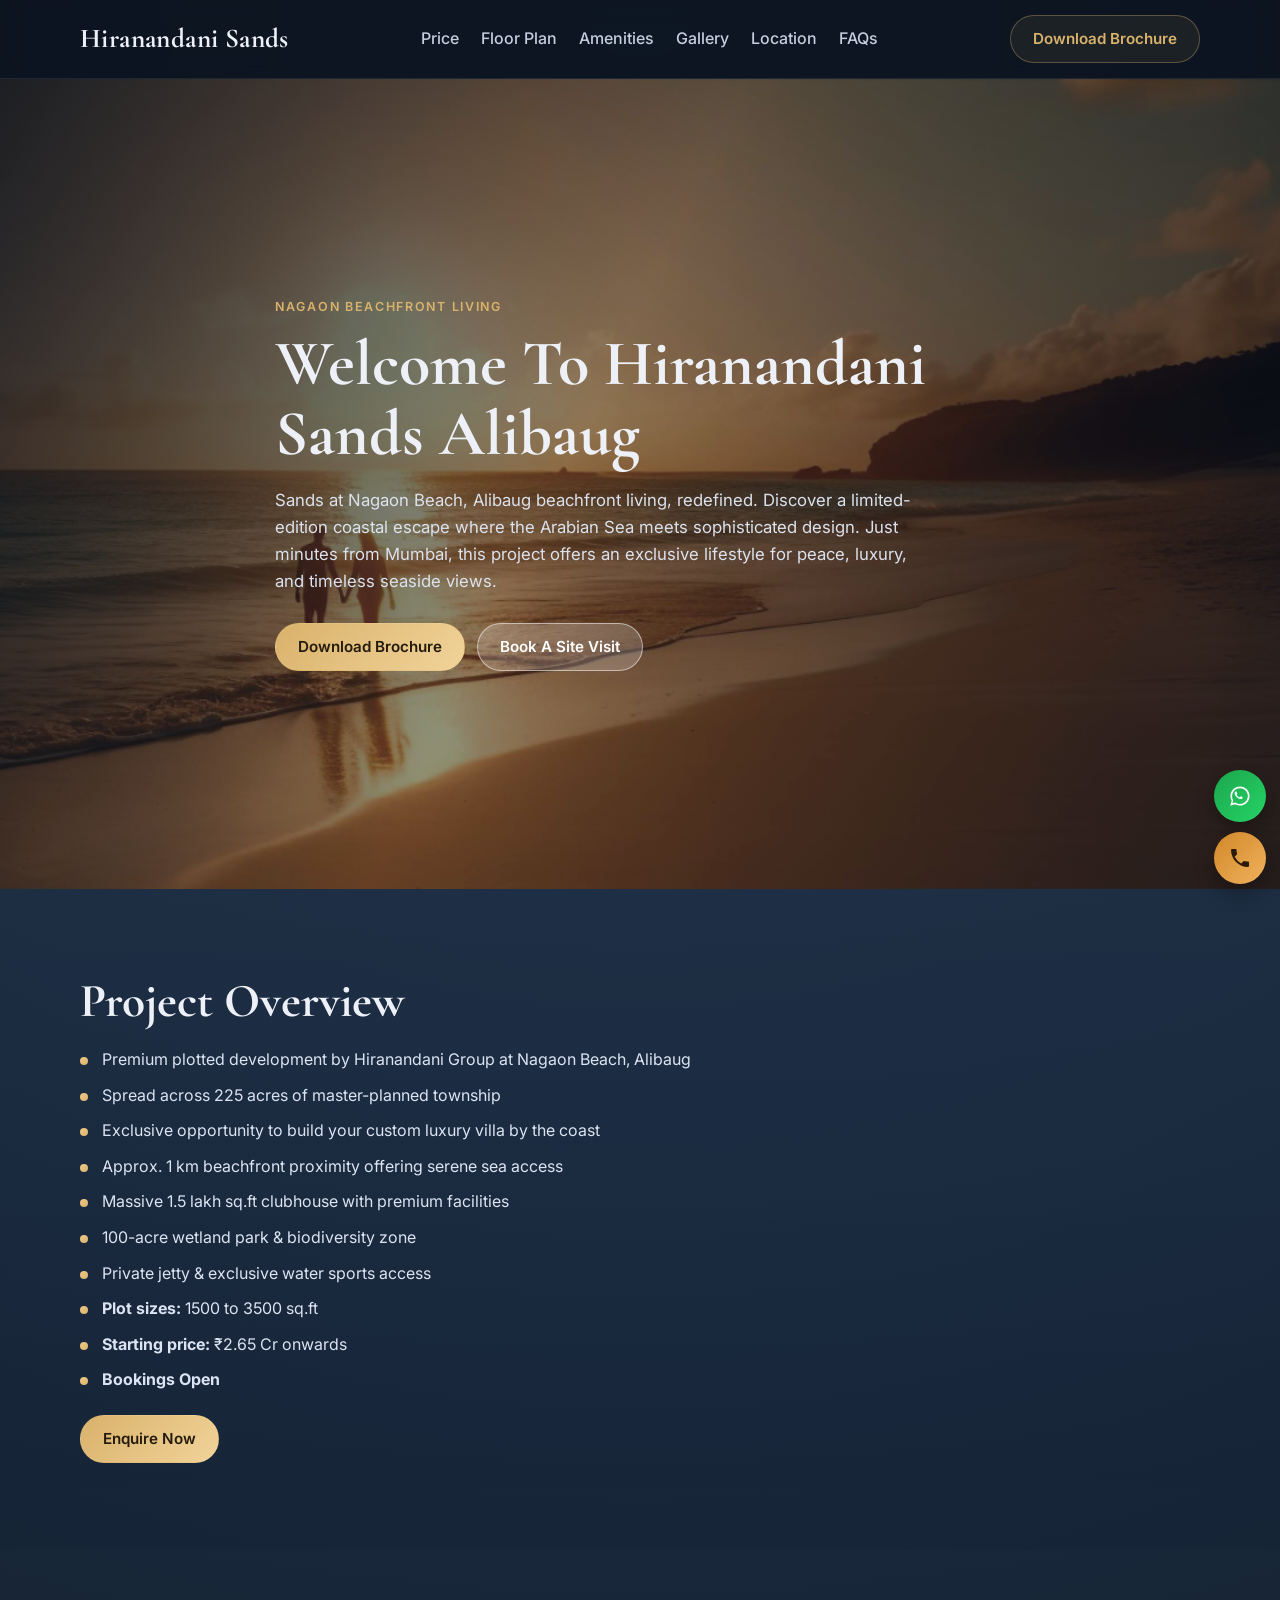
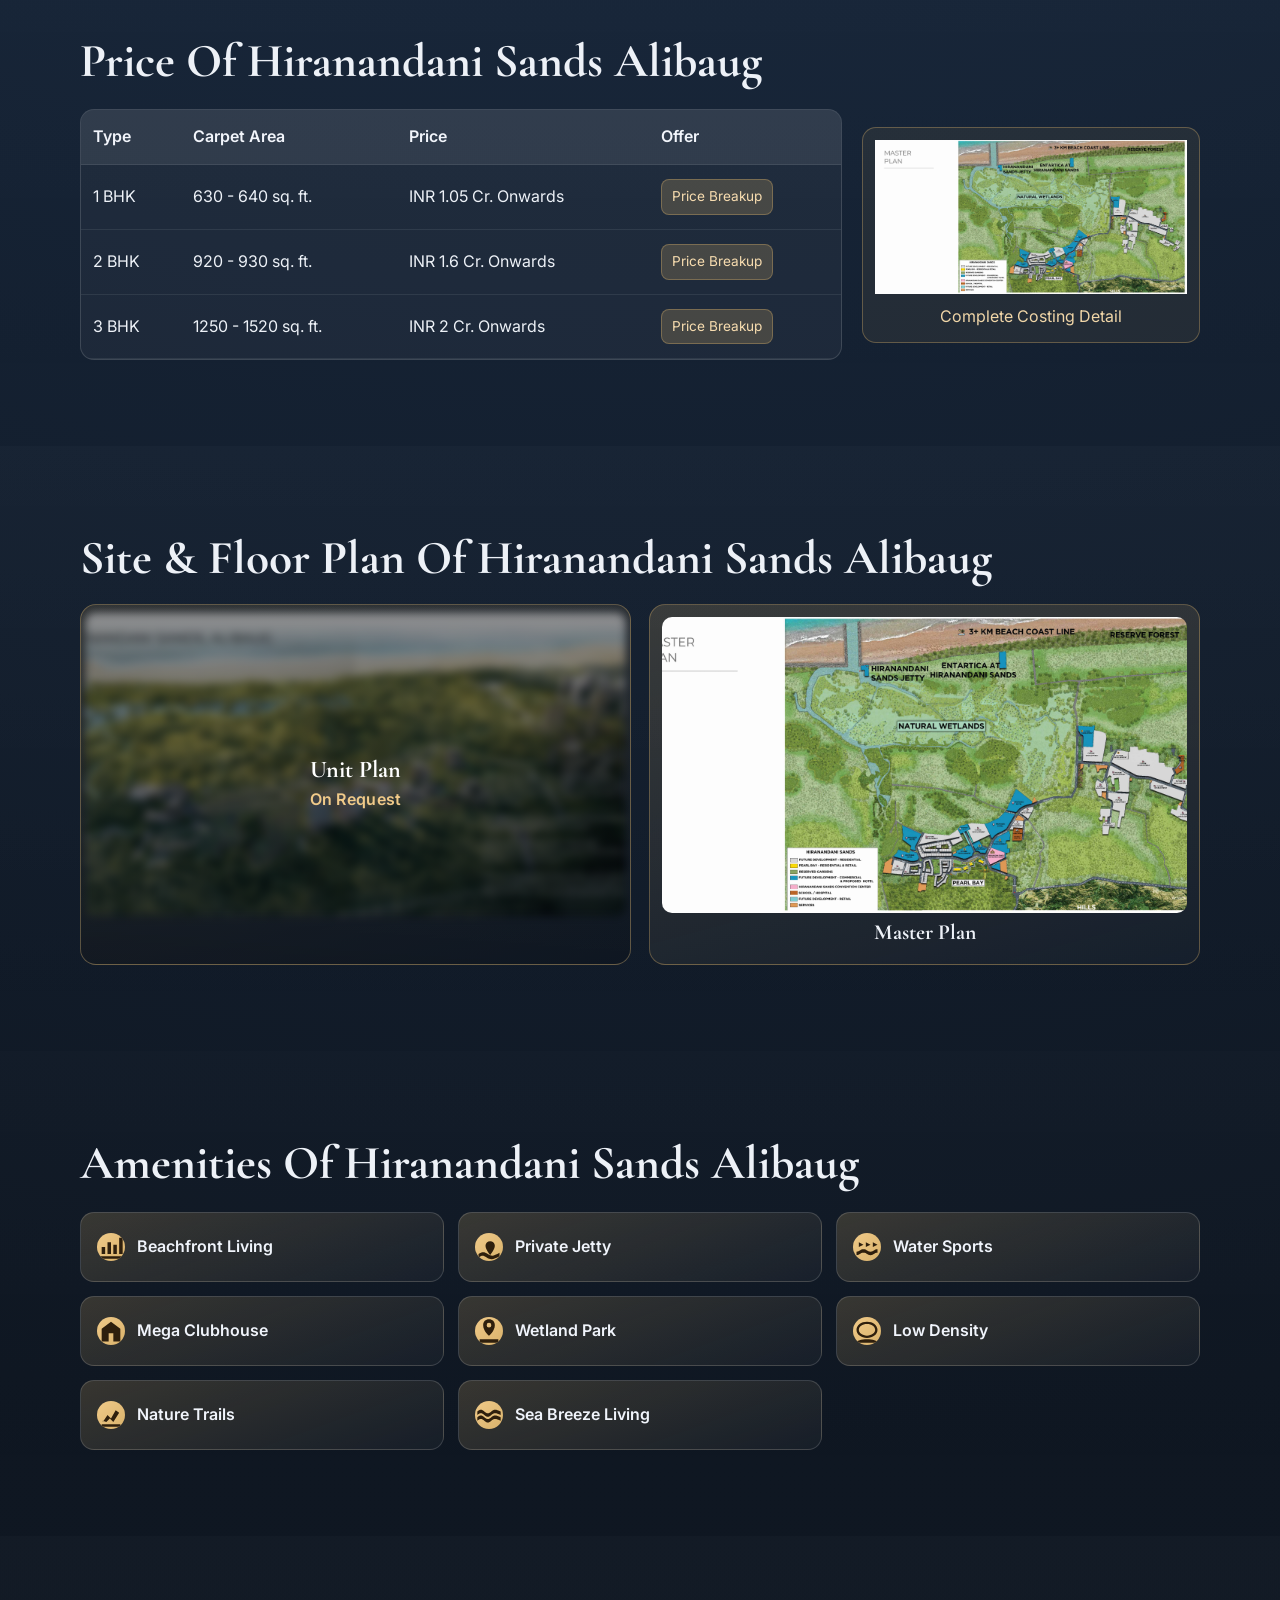
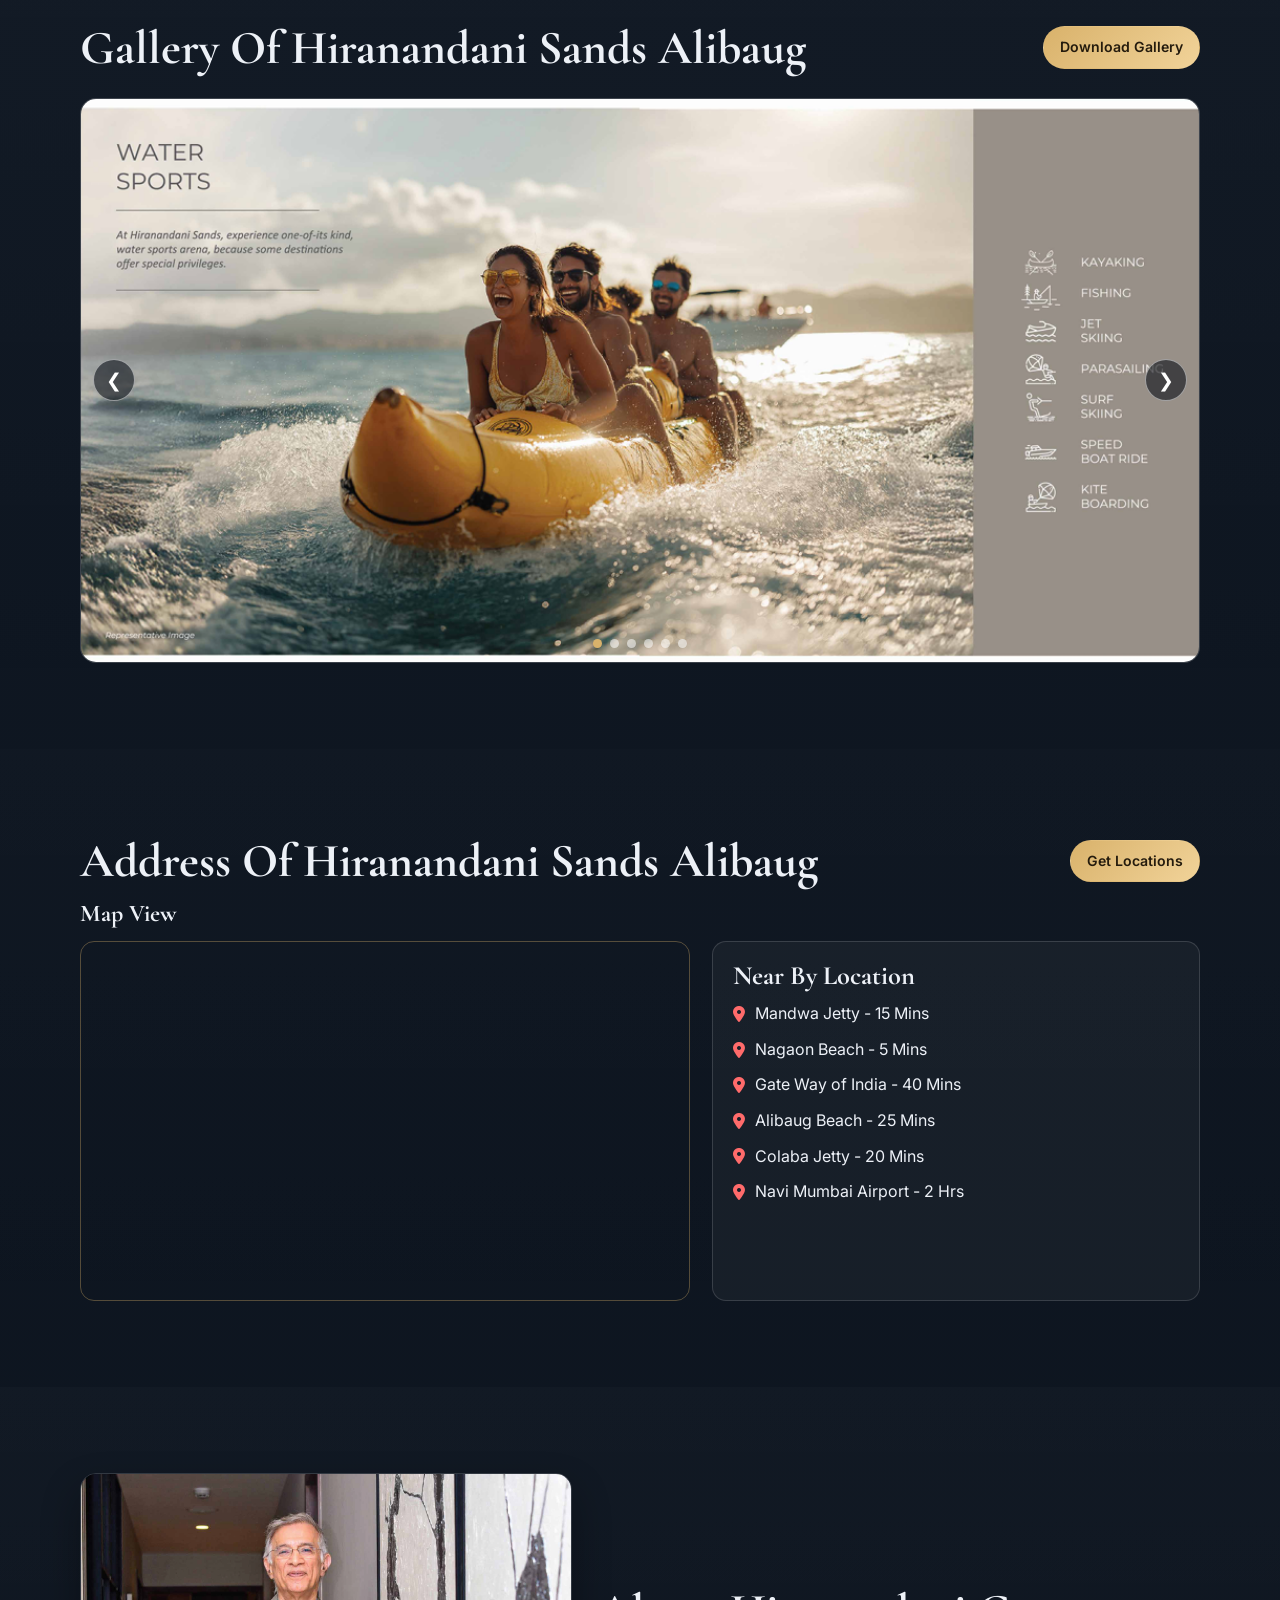
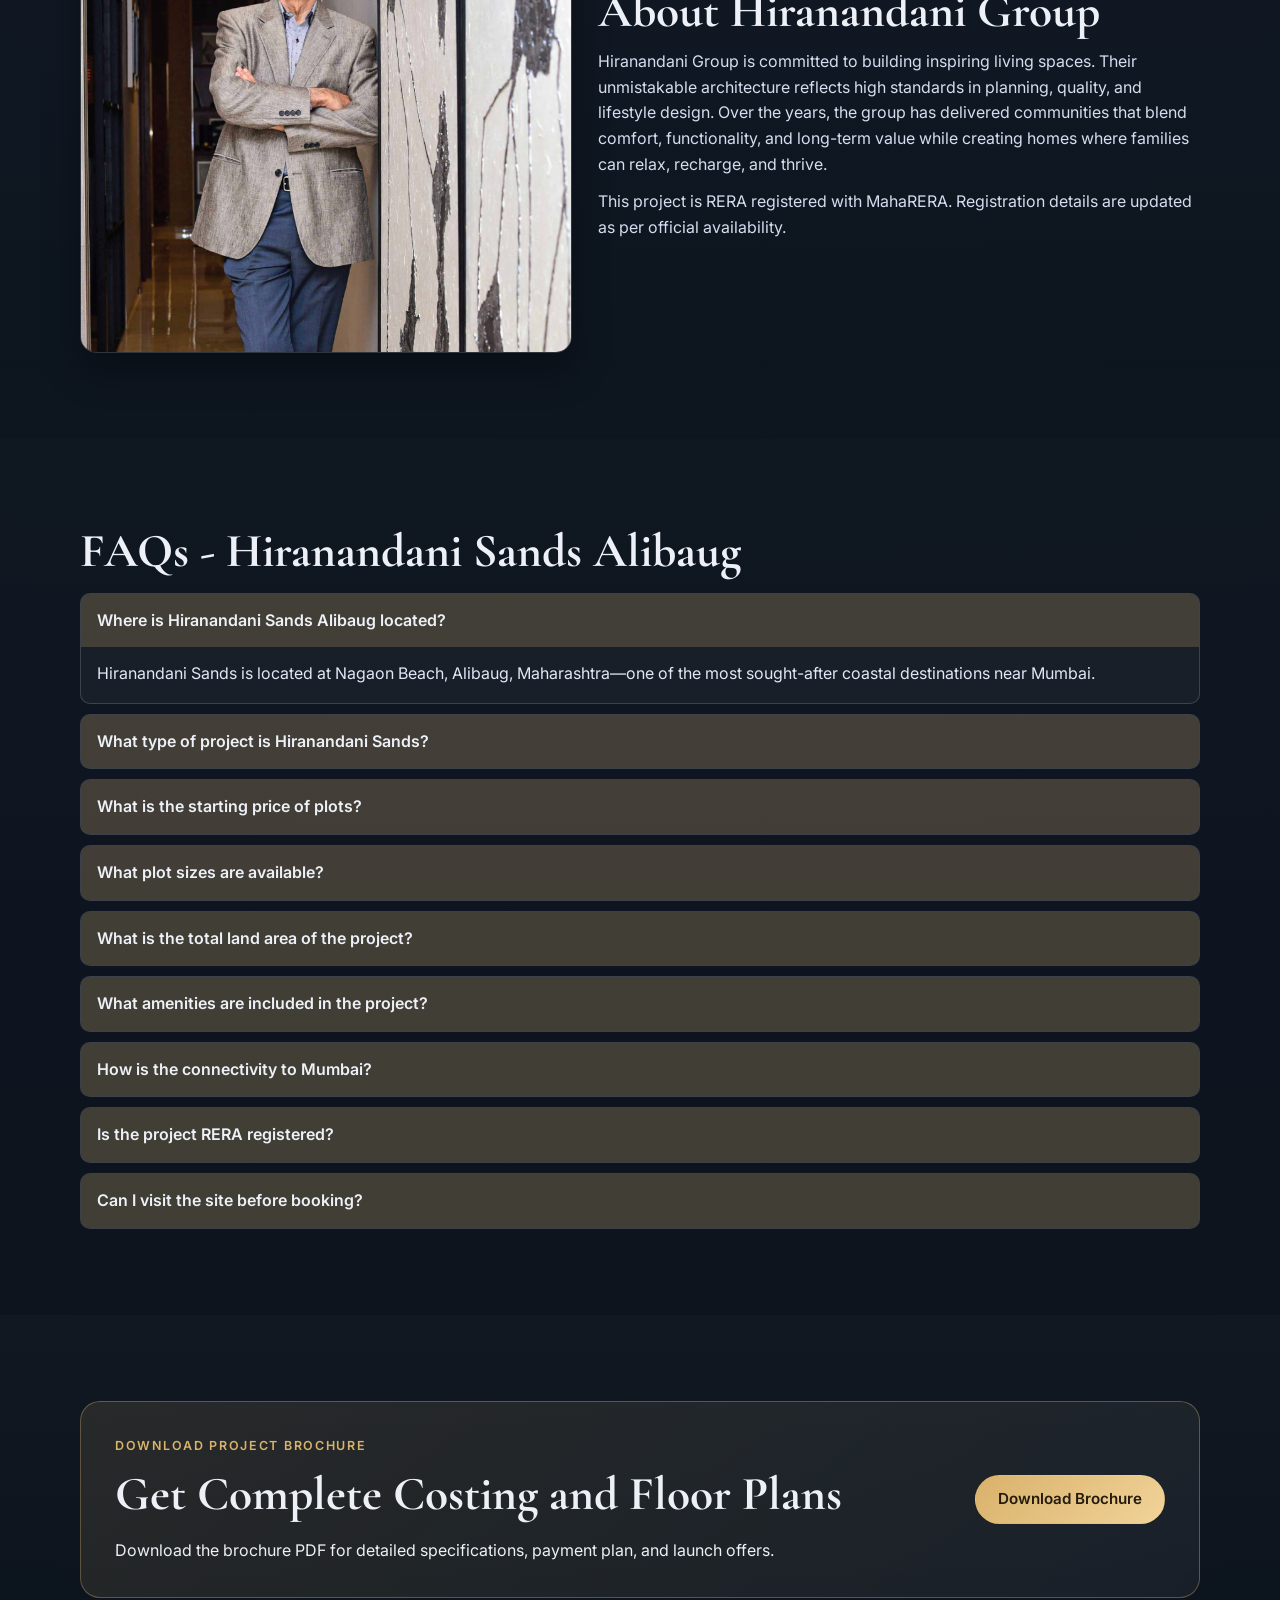
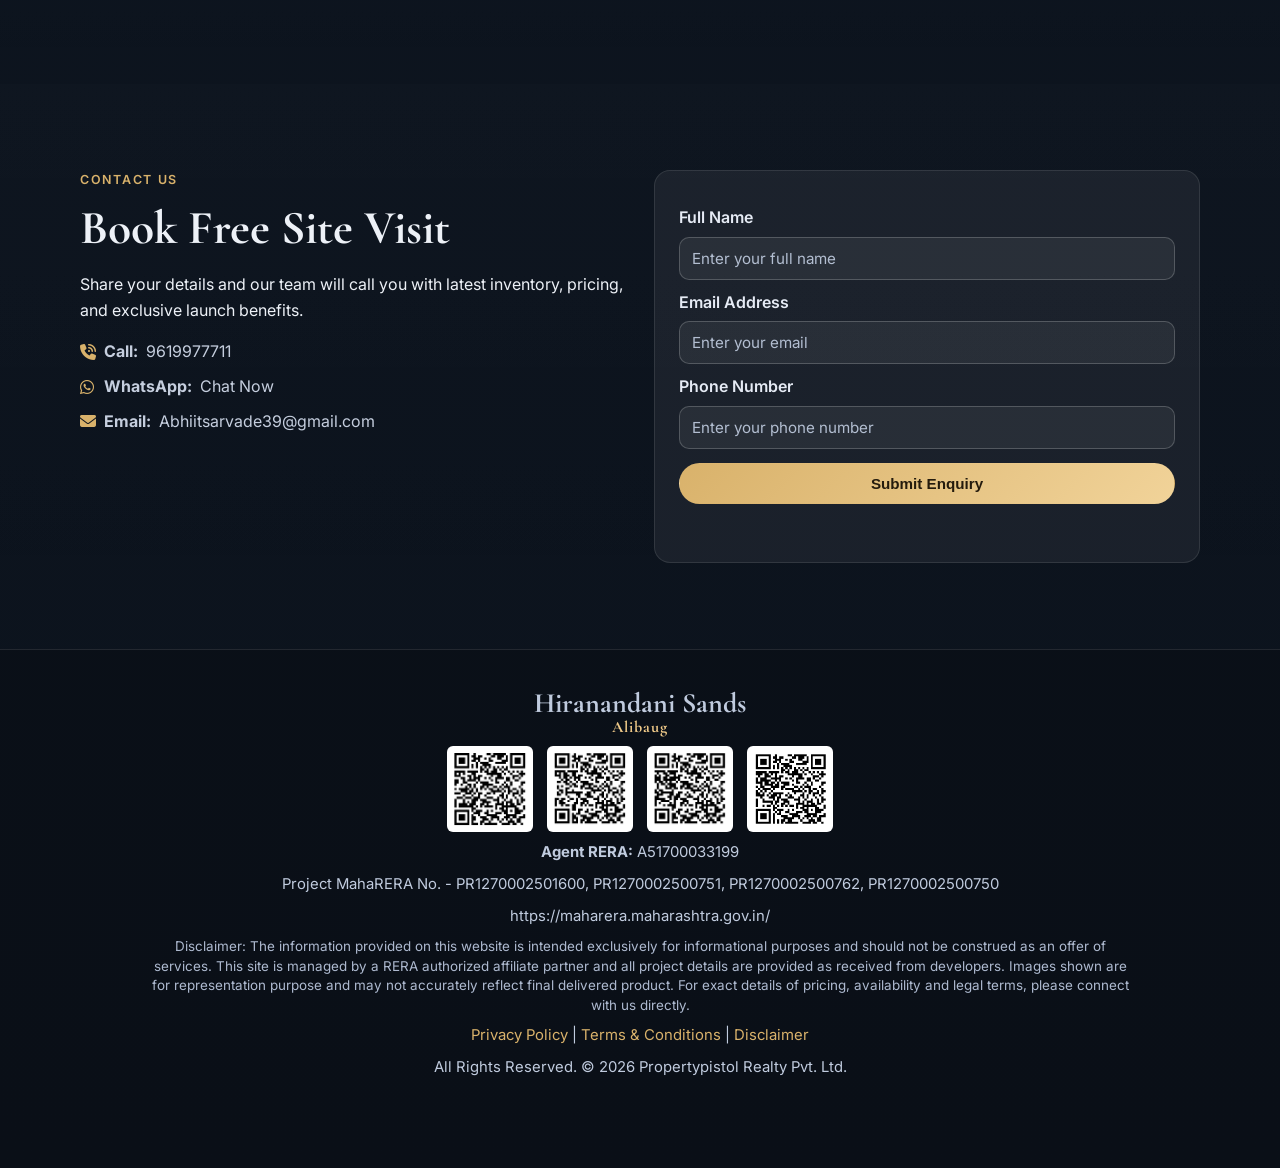
==== commit 635e8496: "secondcommit" ====
--- a/index.html
+++ b/index.html
@@ -28,7 +28,7 @@
         <a href="#location">Location</a>
         <a href="#faq">FAQs</a>
       </nav>
-      <a href="brochure.pdf" download class="btn btn-outline">Download Brochure</a>
+      <a href="#" class="btn btn-outline open-enquiry">Download Brochure</a>
     </div>
   </header>
 
@@ -42,8 +42,31 @@
           Sands at Nagaon Beach, Alibaug beachfront living, redefined. Discover a limited-edition coastal escape where the Arabian Sea meets sophisticated design. Just minutes from Mumbai, this project offers an exclusive lifestyle for peace, luxury, and timeless seaside views.
         </p>
         <div class="hero-actions">
-          <a href="brochure.pdf" download class="btn btn-gold">Download Brochure</a>
+          <a href="#" class="btn btn-gold open-enquiry">Download Brochure</a>
           <a href="#contact" class="btn btn-light">Book A Site Visit</a>
+        </div>
+      </div>
+    </section>
+
+    <section id="overview" class="section reveal">
+      <div class="container">
+        <div class="section-head">
+          <h2>Project Overview</h2>
+        </div>
+        <ul class="overview-list">
+          <li>Premium plotted development by Hiranandani Group at Nagaon Beach, Alibaug</li>
+          <li>Spread across 225 acres of master-planned township</li>
+          <li>Exclusive opportunity to build your custom luxury villa by the coast</li>
+          <li>Approx. 1 km beachfront proximity offering serene sea access</li>
+          <li>Massive 1.5 lakh sq.ft clubhouse with premium facilities</li>
+          <li>100-acre wetland park & biodiversity zone</li>
+          <li>Private jetty & exclusive water sports access</li>
+          <li><strong>Plot sizes:</strong> 1500 to 3500 sq.ft</li>
+          <li><strong>Starting price:</strong> ₹2.65 Cr onwards</li>
+          <li><strong>Bookings Open</strong></li>
+        </ul>
+        <div class="overview-action">
+          <a href="#" class="btn btn-gold open-enquiry">Enquire Now</a>
         </div>
       </div>
     </section>
@@ -100,9 +123,12 @@
           <h2>Site & Floor Plan Of Hiranandani Sands Alibaug</h2>
         </div>
         <div class="plan-grid">
-          <article class="frame-card">
+          <article class="frame-card unit-plan-card">
             <img src="assets/4.png" alt="Unit plan of Hiranandani Sands Alibaug">
-            <h3>Unit Plan</h3>
+            <div class="unit-plan-overlay">
+              <h3>Unit Plan</h3>
+              <p>On Request</p>
+            </div>
           </article>
           <article class="frame-card">
             <img src="assets/5.png" alt="Master plan of Hiranandani Sands Alibaug">
@@ -118,12 +144,14 @@
           <h2>Amenities Of Hiranandani Sands Alibaug</h2>
         </div>
         <div class="amenity-grid">
-          <article class="amenity-card"><svg viewBox="0 0 24 24" aria-hidden="true"><path fill="currentColor" d="M2 20h20v2H2v-2zm2-8h3v6H4v-6zm5-4h3v10H9V8zm5 2h3v8h-3v-8zm5-6h3v14h-3V4z"></path></svg><span>Swimming Pool</span></article>
-          <article class="amenity-card"><svg viewBox="0 0 24 24" aria-hidden="true"><path fill="currentColor" d="M20.57 14.86 22 16.29l-2.12 2.12-1.43-1.43-3.53 3.53-1.41-1.41 3.53-3.53-2.12-2.12 1.43-1.43 2.12 2.12 1.1-1.1-2.12-2.12 1.43-1.43 2.12 2.12 1.41-1.41 1.41 1.41-1.41 1.41zM1 8h8v2H1V8zm0 4h10v2H1v-2zm0-8h12v2H1V4z"></path></svg><span>Gymnasium</span></article>
-          <article class="amenity-card"><svg viewBox="0 0 24 24" aria-hidden="true"><path fill="currentColor" d="M13 4a2 2 0 1 1-4 0 2 2 0 0 1 4 0zm2 6 2.5 2.5L16 14l-2-2v8h-2v-6h-1v6H9v-8l-2 2-1.5-1.5L8 10l1-3h4l2 3z"></path></svg><span>Children Play Area</span></article>
-          <article class="amenity-card"><svg viewBox="0 0 24 24" aria-hidden="true"><path fill="currentColor" d="M16 11a3 3 0 1 0 0-6 3 3 0 0 0 0 6zm-8 0a3 3 0 1 0 0-6 3 3 0 0 0 0 6zm0 2c-2.67 0-8 1.34-8 4v3h10v-3c0-1.2.53-2.3 1.39-3.13C10.16 13.32 8.93 13 8 13zm8 0c-.93 0-2.16.32-3.39.87A4.48 4.48 0 0 1 14 17v3h10v-3c0-2.66-5.33-4-8-4z"></path></svg><span>Multi Purpose Hall</span></article>
-          <article class="amenity-card"><svg viewBox="0 0 24 24" aria-hidden="true"><path fill="currentColor" d="M4 3h7v7H4V3zm9 0h7v7h-7V3zM4 12h7v7H4v-7zm9 0h7v7h-7v-7z"></path></svg><span>Indoor Games</span></article>
-          <article class="amenity-card"><svg viewBox="0 0 24 24" aria-hidden="true"><path fill="currentColor" d="M13 4a2 2 0 1 1-4 0 2 2 0 0 1 4 0zm2.5 6.5L14 12l-1-2-2 1v9H9v-6l-2.5 1L5.5 13l4-2V8h3l3 2.5zM17 20v-8h2v8h-2z"></path></svg><span>Senior Citizen Area</span></article>
+          <article class="amenity-card"><svg viewBox="0 0 24 24" aria-hidden="true"><path fill="currentColor" d="M2 20h20v2H2v-2zm2-8h3v6H4v-6zm5-4h3v10H9V8zm5 2h3v8h-3v-8zm5-6h3v14h-3V4z"></path></svg><span>Beachfront Living</span></article>
+          <article class="amenity-card"><svg viewBox="0 0 24 24" aria-hidden="true"><path fill="currentColor" d="M3 18c3-2 5-2 8 0s5 2 10-1v3c-5 3-8 3-11 1s-4-2-7 0v-3zm6-7a4 4 0 1 1 8 0c0 3-4 8-4 8s-4-5-4-8z"></path></svg><span>Private Jetty</span></article>
+          <article class="amenity-card"><svg viewBox="0 0 24 24" aria-hidden="true"><path fill="currentColor" d="M3 16c3 0 3-2 6-2s3 2 6 2 3-2 6-2v3c-3 0-3 2-6 2s-3-2-6-2-3 2-6 2v-3zm2-8 4 2-4 2V8zm6 0 4 2-4 2V8zm6 0 4 2-4 2V8z"></path></svg><span>Water Sports</span></article>
+          <article class="amenity-card"><svg viewBox="0 0 24 24" aria-hidden="true"><path fill="currentColor" d="M4 21V10l8-6 8 6v11h-6v-7h-4v7H4z"></path></svg><span>Mega Clubhouse</span></article>
+          <article class="amenity-card"><svg viewBox="0 0 24 24" aria-hidden="true"><path fill="currentColor" d="M12 2c3 0 5 2 5 5 0 5-5 9-5 9s-5-4-5-9c0-3 2-5 5-5zm0 3a2 2 0 1 0 0 4 2 2 0 0 0 0-4zm-8 14h16v3H4v-3z"></path></svg><span>Wetland Park</span></article>
+          <article class="amenity-card"><svg viewBox="0 0 24 24" aria-hidden="true"><path fill="currentColor" d="M12 4c5 0 9 3 9 7s-4 7-9 7-9-3-9-7 4-7 9-7zm0 2c-4 0-7 2.24-7 5s3 5 7 5 7-2.24 7-5-3-5-7-5zm0 13c4.8 0 8.8 1.1 10 3H2c1.2-1.9 5.2-3 10-3z"></path></svg><span>Low Density</span></article>
+          <article class="amenity-card"><svg viewBox="0 0 24 24" aria-hidden="true"><path fill="currentColor" d="M4 20h16v2H4v-2zM5 18l4-6 3 3 4-7 3 2-5 8-3-3-3 3-3-1z"></path></svg><span>Nature Trails</span></article>
+          <article class="amenity-card"><svg viewBox="0 0 24 24" aria-hidden="true"><path fill="currentColor" d="M2 14c2-2 4-2 6 0s4 2 6 0 4-2 8 0v3c-4-2-6-2-8 0s-4 2-6 0-4-2-6 0v-3zm0-5c2-2 4-2 6 0s4 2 6 0 4-2 8 0v3c-4-2-6-2-8 0s-4 2-6 0-4-2-6 0V9z"></path></svg><span>Sea Breeze Living</span></article>
         </div>
       </div>
     </section>
@@ -132,12 +160,20 @@
       <div class="container">
         <div class="section-head inline-head">
           <h2>Gallery Of Hiranandani Sands Alibaug</h2>
-          <a href="brochure.pdf" download class="btn btn-gold small">Download Gallery</a>
-        </div>
-        <div class="gallery-grid">
-          <img src="assets/1.png" alt="Beach sunset">
-          <img src="assets/2.png" alt="Coastal aerial view">
-          <img src="assets/3.png" alt="Lifestyle visual">
+          <a href="#" class="btn btn-gold small open-enquiry">Download Gallery</a>
+        </div>
+        <div class="gallery-carousel" data-carousel>
+          <button class="carousel-btn prev" type="button" aria-label="Previous gallery image">&#10094;</button>
+          <div class="carousel-track">
+            <img src="assets/g1.png" alt="Gallery image 1">
+            <img src="assets/g2.png" alt="Gallery image 2">
+            <img src="assets/g3.png" alt="Gallery image 3">
+            <img src="assets/g4.png" alt="Gallery image 4">
+            <img src="assets/g5.png" alt="Gallery image 5">
+            <img src="assets/g6.png" alt="Gallery image 6">
+          </div>
+          <button class="carousel-btn next" type="button" aria-label="Next gallery image">&#10095;</button>
+          <div class="carousel-dots" aria-label="Gallery indicators"></div>
         </div>
       </div>
     </section>
@@ -146,7 +182,7 @@
       <div class="container">
         <div class="section-head inline-head">
           <h2>Address Of Hiranandani Sands Alibaug</h2>
-          <a href="https://maps.google.com/?q=Alibaug+Maharashtra" target="_blank" rel="noopener noreferrer" class="btn btn-gold small">Get Locations</a>
+          <a href="#" class="btn btn-gold small open-enquiry">Get Locations</a>
         </div>
         <h3 class="sub-title">Map View</h3>
         <div class="location-grid">
@@ -200,23 +236,39 @@
         <div class="faq-list">
           <details open>
             <summary>Where is Hiranandani Sands Alibaug located?</summary>
-            <p>Hiranandani Sands is located at Alibaug, Maharashtra near Nagaon Beach.</p>
-          </details>
-          <details>
-            <summary>What is the configuration in Hiranandani Sands Alibaug?</summary>
-            <p>The project offers multiple premium residential options and plotted opportunities depending on phase and inventory.</p>
-          </details>
-          <details>
-            <summary>What is the starting price in Hiranandani Sands Alibaug?</summary>
-            <p>The starting price varies by unit type and plot size. Contact us for latest pre-launch and launch offers.</p>
-          </details>
-          <details>
-            <summary>What is the land area of the project?</summary>
-            <p>The development spans a large township format with expansive open spaces and planned infrastructure.</p>
-          </details>
-          <details>
-            <summary>What schools, malls, and hospitals are nearby?</summary>
-            <p>The project has access to schools, healthcare, shopping zones, beaches, and jetty connectivity in the Alibaug region.</p>
+            <p>Hiranandani Sands is located at Nagaon Beach, Alibaug, Maharashtra—one of the most sought-after coastal destinations near Mumbai.</p>
+          </details>
+          <details>
+            <summary>What type of project is Hiranandani Sands?</summary>
+            <p>It is a premium plotted development where you can build your own custom luxury villa.</p>
+          </details>
+          <details>
+            <summary>What is the starting price of plots?</summary>
+            <p>Plots at Hiranandani Sands start from ₹2.65 Cr onwards, depending on size and location.</p>
+          </details>
+          <details>
+            <summary>What plot sizes are available?</summary>
+            <p>The project offers plots ranging from 1500 to 3500 sq.ft to suit different needs.</p>
+          </details>
+          <details>
+            <summary>What is the total land area of the project?</summary>
+            <p>The project is spread across a massive 225-acre master-planned township.</p>
+          </details>
+          <details>
+            <summary>What amenities are included in the project?</summary>
+            <p>Residents get access to a mega clubhouse, wetland park, private jetty, water sports, and landscaped open spaces.</p>
+          </details>
+          <details>
+            <summary>How is the connectivity to Mumbai?</summary>
+            <p>The project is well connected via Mandwa Jetty (~35 mins) and upcoming infrastructure like the Virar–Alibaug corridor.</p>
+          </details>
+          <details>
+            <summary>Is the project RERA registered?</summary>
+            <p>Yes, Hiranandani Sands is a RERA-registered project, ensuring transparency and compliance.</p>
+          </details>
+          <details>
+            <summary>Can I visit the site before booking?</summary>
+            <p>Yes, site visits and virtual tours are available with prior booking.</p>
           </details>
         </div>
       </div>
@@ -229,7 +281,7 @@
           <h2>Get Complete Costing and Floor Plans</h2>
           <p>Download the brochure PDF for detailed specifications, payment plan, and launch offers.</p>
         </div>
-        <a href="brochure.pdf" download class="btn btn-gold">Download Brochure</a>
+        <a href="#" class="btn btn-gold open-enquiry">Download Brochure</a>
       </div>
     </section>
 
@@ -262,9 +314,6 @@
           <label for="phone">Phone Number</label>
           <input id="phone" name="phone" type="tel" placeholder="Enter your phone number" required>
 
-          <label for="message">Message</label>
-          <textarea id="message" name="message" rows="4" placeholder="Tell us your requirement"></textarea>
-
           <button type="submit" class="btn btn-gold full">Submit Enquiry</button>
           <p id="form-status" class="form-status" role="status" aria-live="polite"></p>
         </form>
@@ -274,8 +323,27 @@
 
   <footer class="footer">
     <div class="container footer-wrap">
-      <p>Project Registered under Government of India RERA Act 2016 | MahaRERA</p>
-      <p>Copyright © 2026 | Terms & Conditions | Privacy Policy</p>
+      <div class="footer-brand">
+        <h3>Hiranandani Sands <span>Alibaug</span></h3>
+      </div>
+      <div class="footer-qr-row">
+        <img src="assets/qr1.png" alt="QR code 1">
+        <img src="assets/qr2.png" alt="QR code 2">
+        <img src="assets/qr3.png" alt="QR code 3">
+        <img src="assets/qr4.png" alt="QR code 4">
+      </div>
+      <p><strong>Agent RERA:</strong> A51700033199</p>
+      <p>Project MahaRERA No. - PR1270002501600, PR1270002500751, PR1270002500762, PR1270002500750</p>
+      <p><a href="https://maharera.maharashtra.gov.in/" target="_blank" rel="noopener noreferrer">https://maharera.maharashtra.gov.in/</a></p>
+      <p class="footer-note">
+        Disclaimer: The information provided on this website is intended exclusively for informational purposes and should not be construed as an offer of services. This site is managed by a RERA authorized affiliate partner and all project details are provided as received from developers. Images shown are for representation purpose and may not accurately reflect final delivered product. For exact details of pricing, availability and legal terms, please connect with us directly.
+      </p>
+      <p class="footer-links">
+        <a href="privacy-policy.html">Privacy Policy</a> |
+        <a href="privacy-policy.html">Terms & Conditions</a> |
+        <a href="privacy-policy.html">Disclaimer</a>
+      </p>
+      <p>All Rights Reserved. © 2026 Propertypistol Realty Pvt. Ltd.</p>
     </div>
   </footer>
 
@@ -314,9 +382,6 @@
 
         <label for="popup-phone">Phone Number</label>
         <input id="popup-phone" name="phone" type="tel" placeholder="Enter your phone number" required>
-
-        <label for="popup-message">Message</label>
-        <textarea id="popup-message" name="message" rows="3" placeholder="I want complete costing details"></textarea>
 
         <button type="submit" class="btn btn-gold full">Submit Enquiry</button>
         <p class="form-status" role="status" aria-live="polite"></p>
@@ -436,6 +501,36 @@
         }
       });
     }
+
+    const carousel = document.querySelector("[data-carousel]");
+    if (carousel) {
+      const track = carousel.querySelector(".carousel-track");
+      const slides = Array.from(track.querySelectorAll("img"));
+      const prev = carousel.querySelector(".carousel-btn.prev");
+      const next = carousel.querySelector(".carousel-btn.next");
+      const dotsWrap = carousel.querySelector(".carousel-dots");
+      let index = 0;
+
+      const dots = slides.map((_, i) => {
+        const dot = document.createElement("button");
+        dot.type = "button";
+        dot.className = i === 0 ? "active" : "";
+        dot.setAttribute("aria-label", `Go to gallery slide ${i + 1}`);
+        dot.addEventListener("click", () => goTo(i));
+        dotsWrap.appendChild(dot);
+        return dot;
+      });
+
+      function goTo(i) {
+        index = (i + slides.length) % slides.length;
+        track.style.transform = `translateX(-${index * 100}%)`;
+        dots.forEach((d, idx) => d.classList.toggle("active", idx === index));
+      }
+
+      prev.addEventListener("click", () => goTo(index - 1));
+      next.addEventListener("click", () => goTo(index + 1));
+      setInterval(() => goTo(index + 1), 3500);
+    }
   </script>
 </body>
 </html>
--- a/style.css
+++ b/style.css
@@ -227,6 +227,34 @@
   margin-bottom: 0;
 }
 
+.overview-list {
+  margin-top: 20px;
+  list-style: none;
+  display: grid;
+  gap: 10px;
+}
+
+.overview-list li {
+  position: relative;
+  padding-left: 22px;
+  color: #dce4f3;
+}
+
+.overview-list li::before {
+  content: "";
+  width: 8px;
+  height: 8px;
+  border-radius: 50%;
+  background: linear-gradient(135deg, #f0ca89, #d9b26b);
+  position: absolute;
+  left: 0;
+  top: 10px;
+}
+
+.overview-action {
+  margin-top: 22px;
+}
+
 .inline-head {
   display: flex;
   align-items: center;
@@ -348,6 +376,41 @@
   margin-top: 8px;
 }
 
+.unit-plan-card {
+  position: relative;
+  overflow: hidden;
+}
+
+.unit-plan-card img {
+  filter: blur(4px) brightness(0.7);
+  transform: scale(1.03);
+}
+
+.unit-plan-overlay {
+  position: absolute;
+  inset: 0;
+  display: flex;
+  flex-direction: column;
+  align-items: center;
+  justify-content: center;
+  text-align: center;
+  background: linear-gradient(180deg, rgba(8, 14, 22, 0.22), rgba(8, 14, 22, 0.5));
+  padding: 14px;
+}
+
+.unit-plan-overlay h3 {
+  margin: 0;
+  font-size: 1.5rem;
+  color: #ffffff;
+}
+
+.unit-plan-overlay p {
+  margin-top: 4px;
+  color: #f0ca89;
+  font-weight: 600;
+  letter-spacing: 0.3px;
+}
+
 .amenity-grid {
   margin-top: 22px;
   display: grid;
@@ -384,24 +447,71 @@
   box-shadow: 0 16px 30px rgba(0, 0, 0, 0.28);
 }
 
-.gallery-grid {
-  margin-top: 25px;
-  display: grid;
-  grid-template-columns: repeat(3, 1fr);
-  gap: 14px;
-}
-
-.gallery-grid img {
-  border-radius: 14px;
-  min-height: 210px;
+.gallery-carousel {
+  position: relative;
+  margin-top: 24px;
+  border-radius: 16px;
+  overflow: hidden;
+  border: 1px solid rgba(255, 255, 255, 0.16);
+  background: rgba(255, 255, 255, 0.03);
+}
+
+.carousel-track {
+  display: flex;
+  transition: transform 0.45s ease;
+}
+
+.carousel-track img {
+  width: 100%;
+  flex: 0 0 100%;
+  min-height: 420px;
   object-fit: cover;
-  border: 1px solid rgba(255, 255, 255, 0.15);
-  transition: transform 0.4s ease, box-shadow 0.35s ease;
-}
-
-.gallery-grid img:hover {
-  transform: scale(1.02);
-  box-shadow: 0 16px 32px rgba(0, 0, 0, 0.35);
+}
+
+.carousel-btn {
+  position: absolute;
+  top: 50%;
+  transform: translateY(-50%);
+  width: 42px;
+  height: 42px;
+  border-radius: 50%;
+  border: 1px solid rgba(255, 255, 255, 0.5);
+  background: rgba(10, 16, 24, 0.6);
+  color: #fff;
+  font-size: 1.2rem;
+  cursor: pointer;
+  z-index: 3;
+}
+
+.carousel-btn.prev {
+  left: 12px;
+}
+
+.carousel-btn.next {
+  right: 12px;
+}
+
+.carousel-dots {
+  position: absolute;
+  left: 50%;
+  transform: translateX(-50%);
+  bottom: 14px;
+  display: flex;
+  gap: 8px;
+  z-index: 3;
+}
+
+.carousel-dots button {
+  width: 9px;
+  height: 9px;
+  border-radius: 50%;
+  border: 0;
+  background: rgba(255, 255, 255, 0.55);
+  cursor: pointer;
+}
+
+.carousel-dots button.active {
+  background: #d9b26b;
 }
 
 .location-grid {
@@ -593,19 +703,56 @@
 
 .footer {
   border-top: 1px solid rgba(255, 255, 255, 0.1);
-  padding: 24px 0;
+  padding: 38px 0 90px;
   background: rgba(0, 0, 0, 0.2);
 }
 
 .footer-wrap {
   display: grid;
-  gap: 6px;
+  gap: 10px;
   text-align: center;
   justify-items: center;
-  padding-bottom: 66px;
   font-size: 0.93rem;
   line-height: 1.45;
   color: #c0cbde;
+}
+
+.footer-brand h3 {
+  font-family: "Cormorant Garamond", serif;
+  font-size: 1.75rem;
+  margin: 0;
+}
+
+.footer-brand span {
+  display: block;
+  font-size: 1rem;
+  color: #f0ca89;
+  letter-spacing: 1px;
+}
+
+.footer-qr-row {
+  display: grid;
+  grid-template-columns: repeat(4, 1fr);
+  gap: 14px;
+}
+
+.footer-qr-row img {
+  width: 86px;
+  height: 86px;
+  background: #fff;
+  border-radius: 6px;
+  padding: 4px;
+  border: 1px solid rgba(255, 255, 255, 0.35);
+}
+
+.footer-note {
+  max-width: 980px;
+  font-size: 0.84rem;
+  color: #aebad0;
+}
+
+.footer-links a {
+  color: #d9b26b;
 }
 
 .floating-cta {
@@ -881,8 +1028,17 @@
     grid-template-columns: 1fr;
   }
 
-  .gallery-grid img {
-    min-height: 190px;
+  .carousel-track img {
+    min-height: 280px;
+  }
+
+  .carousel-btn {
+    width: 36px;
+    height: 36px;
+  }
+
+  .footer-qr-row {
+    grid-template-columns: repeat(2, 1fr);
   }
 
   .map-card iframe {
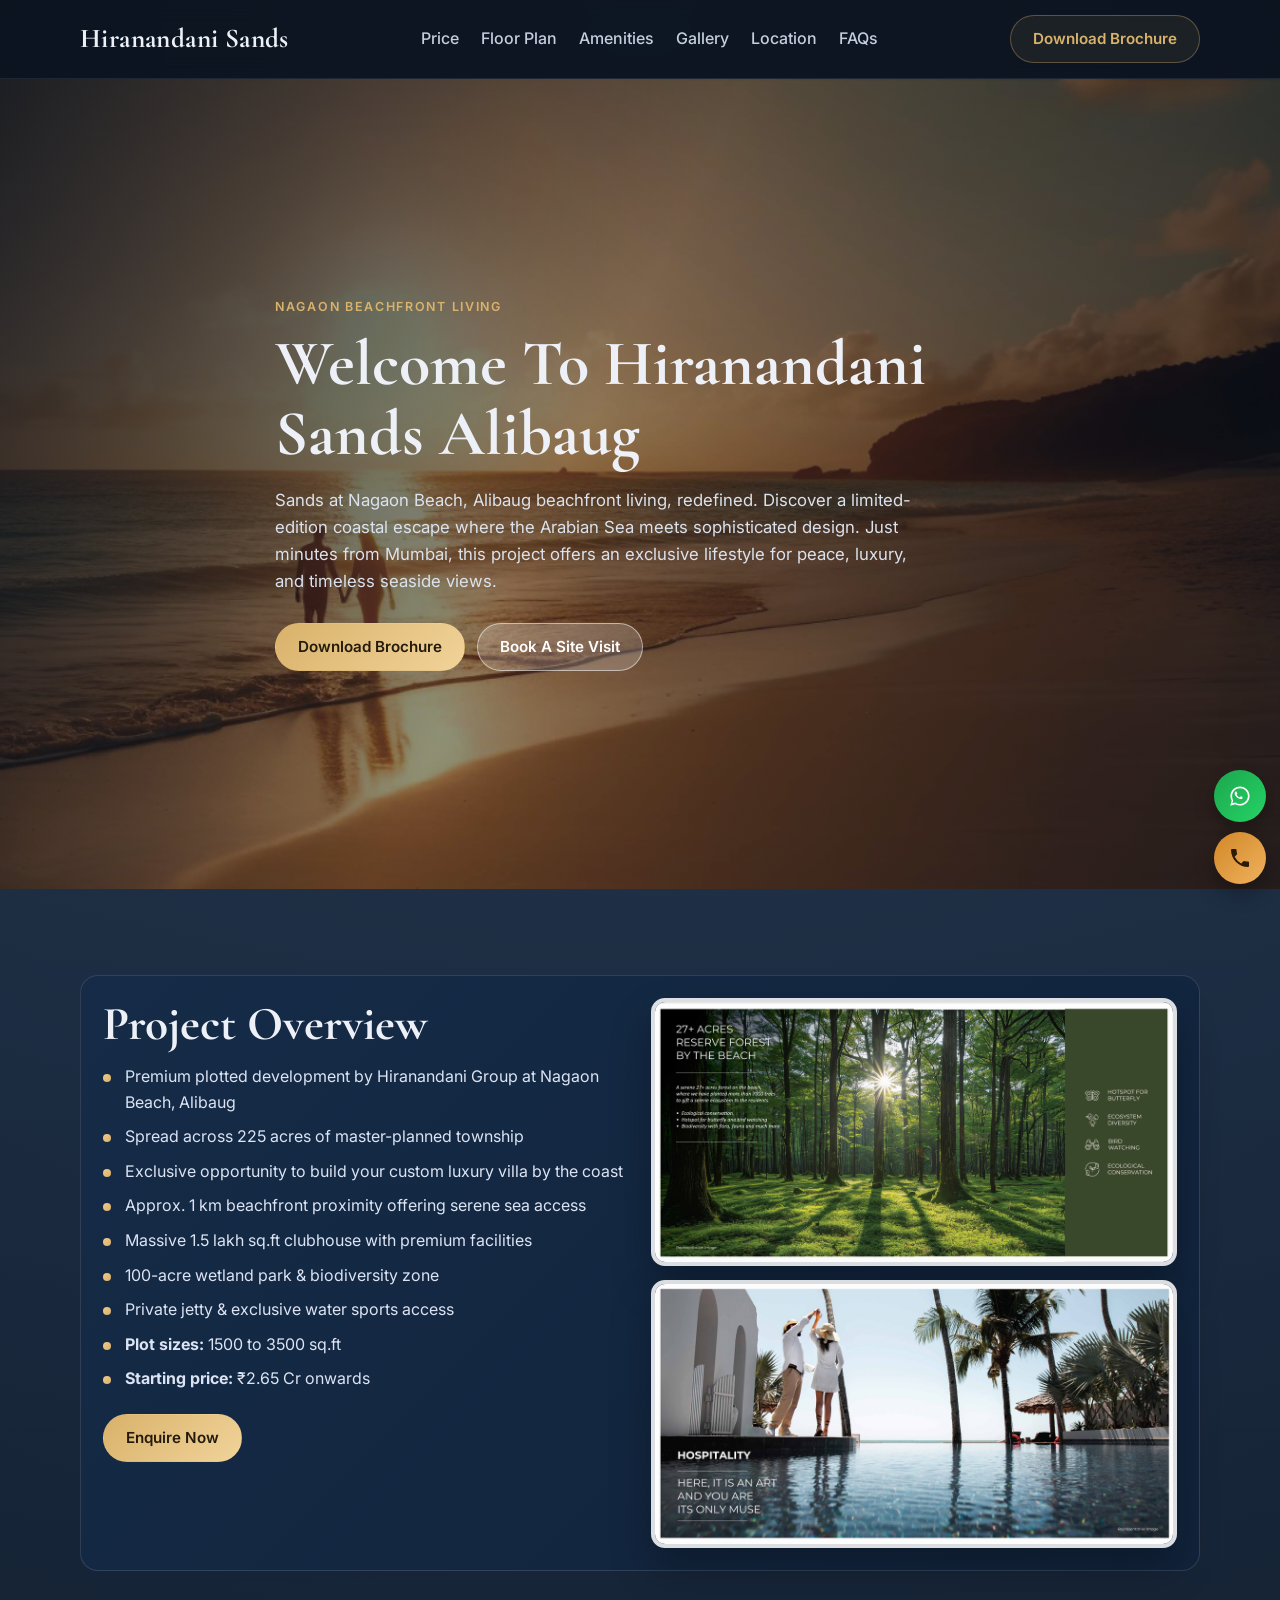
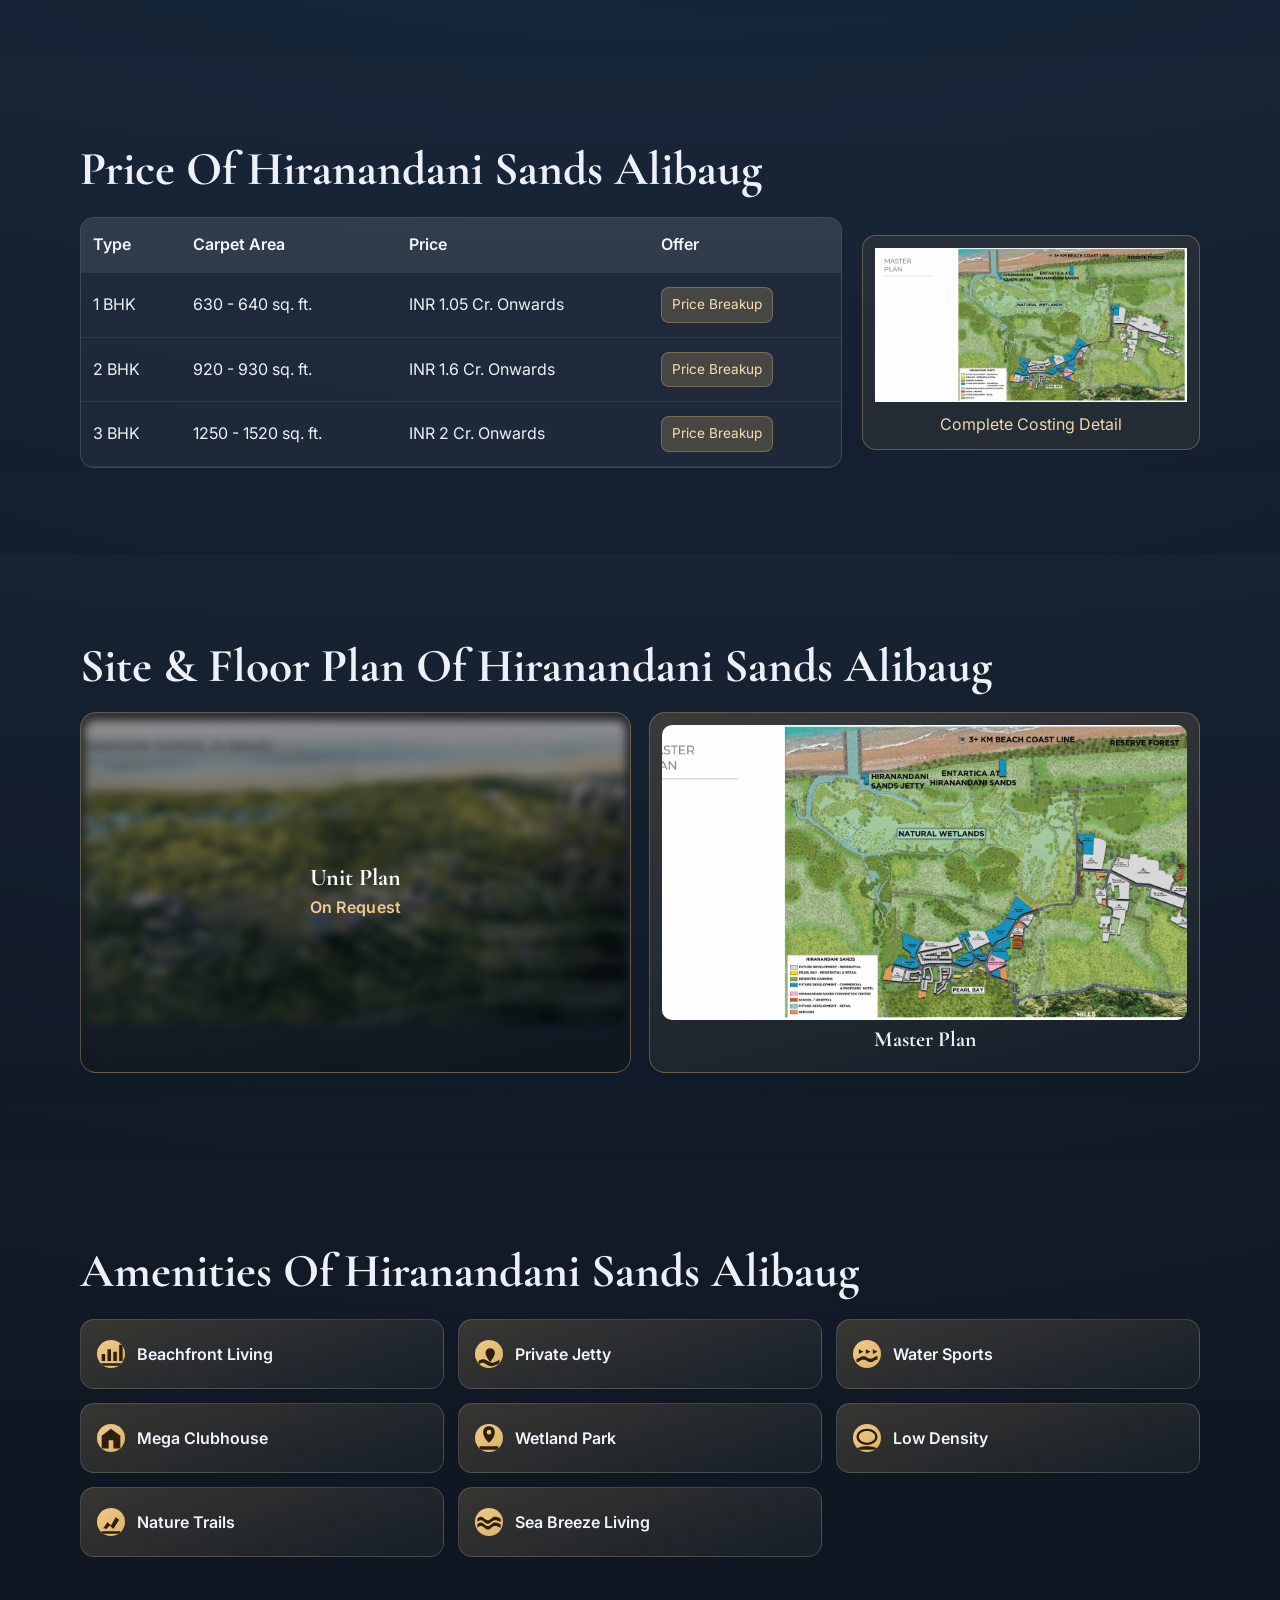
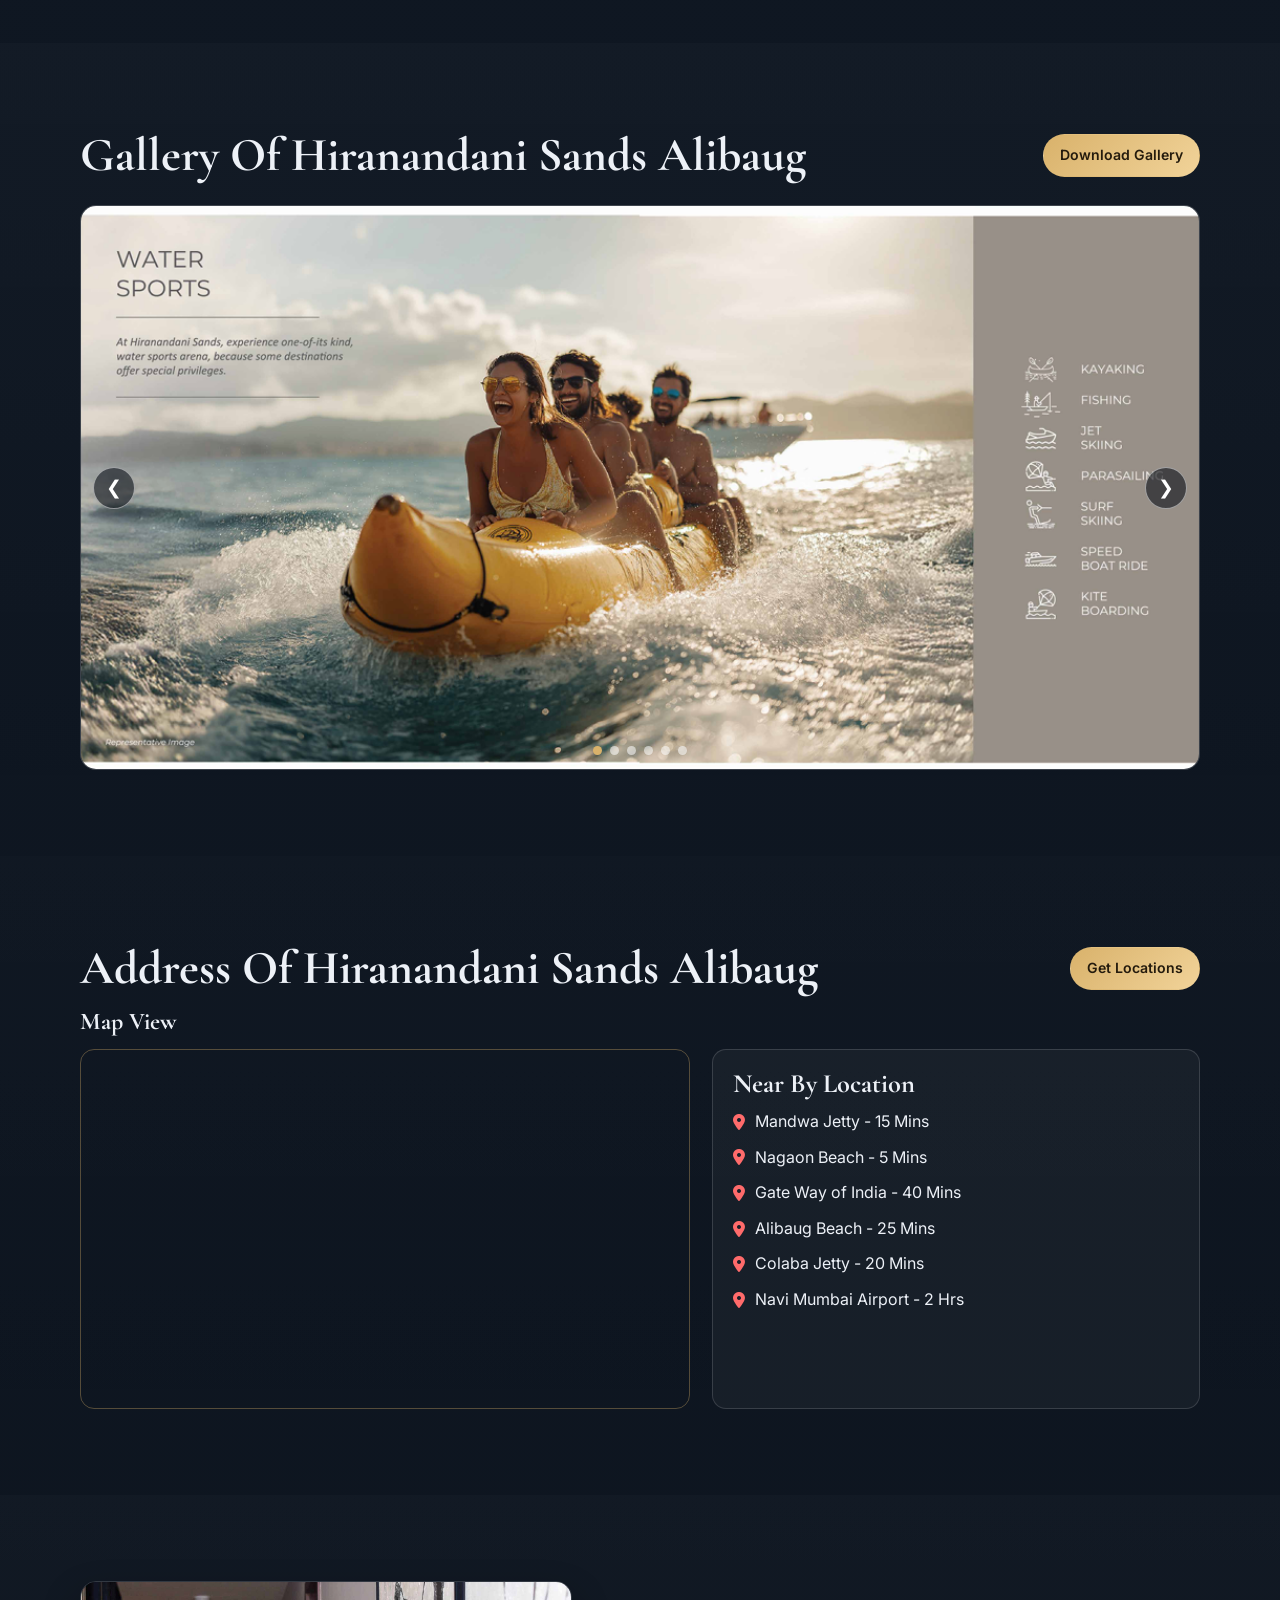
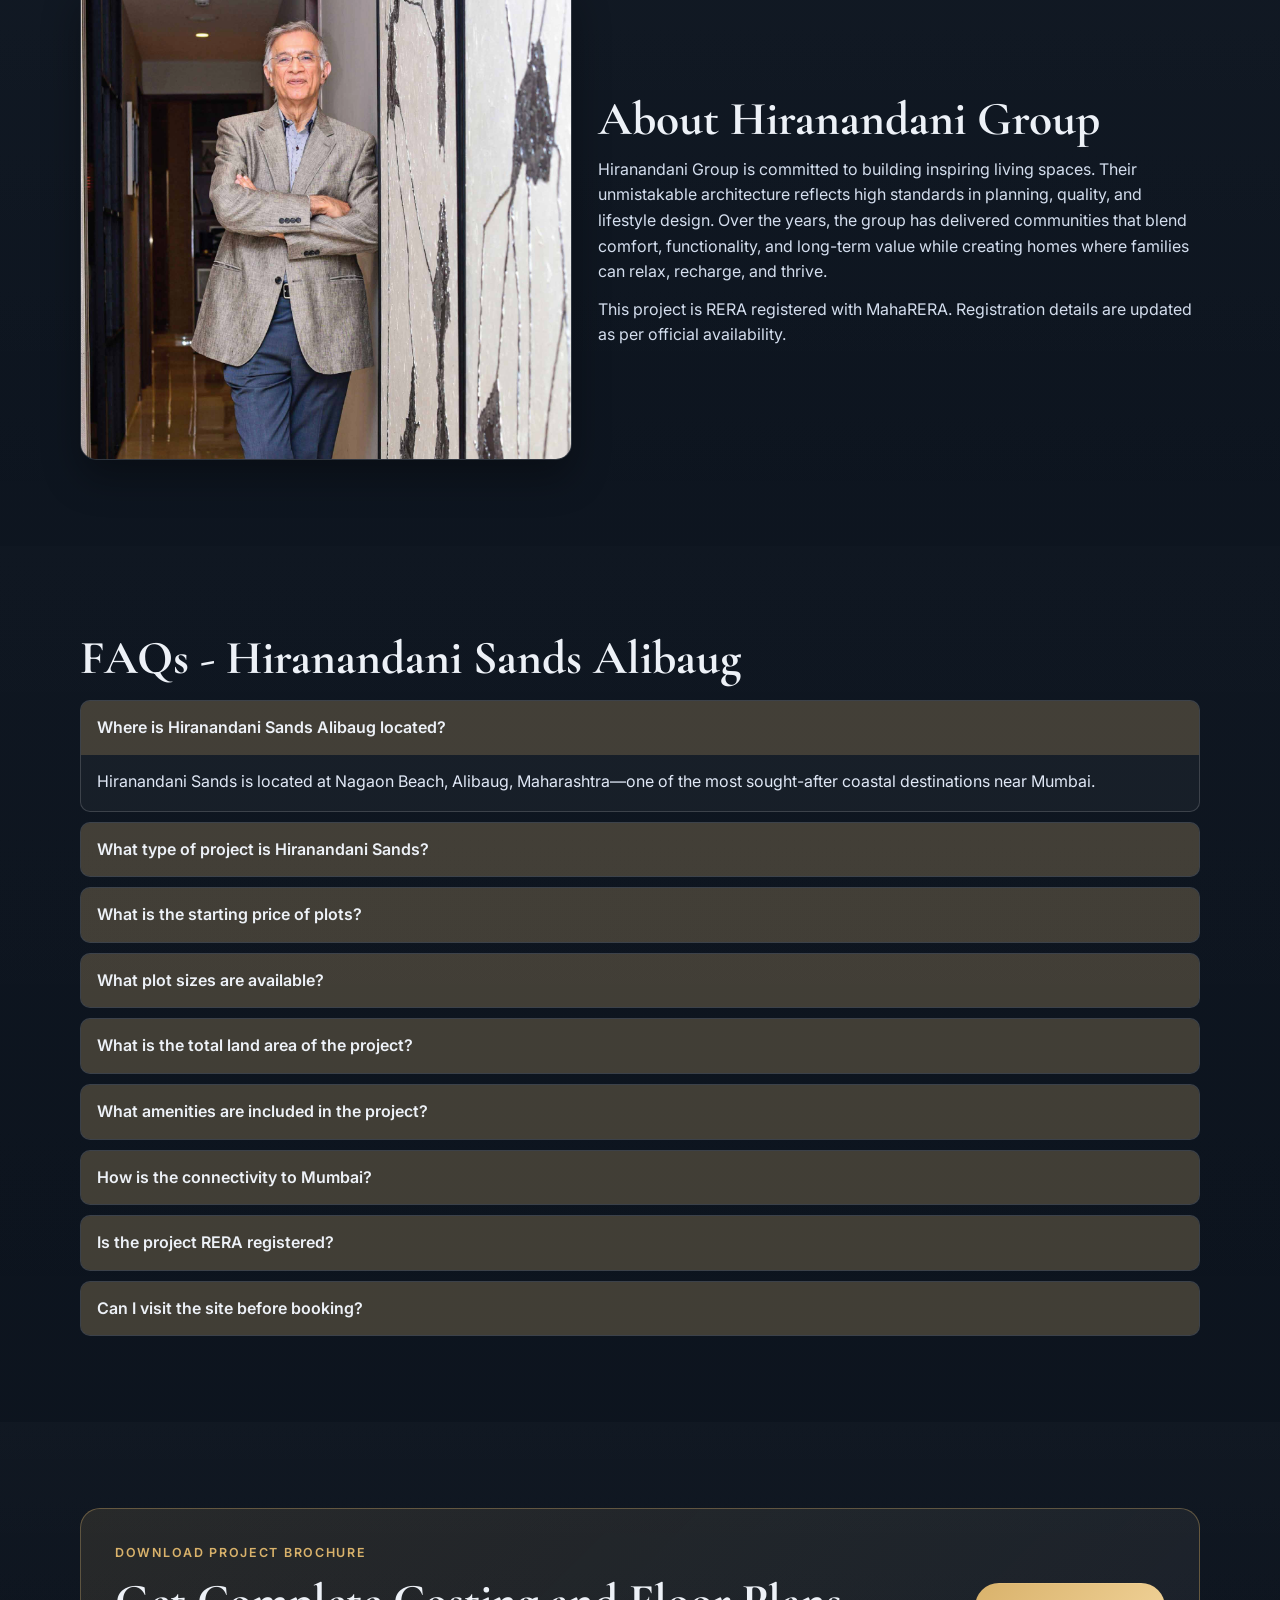
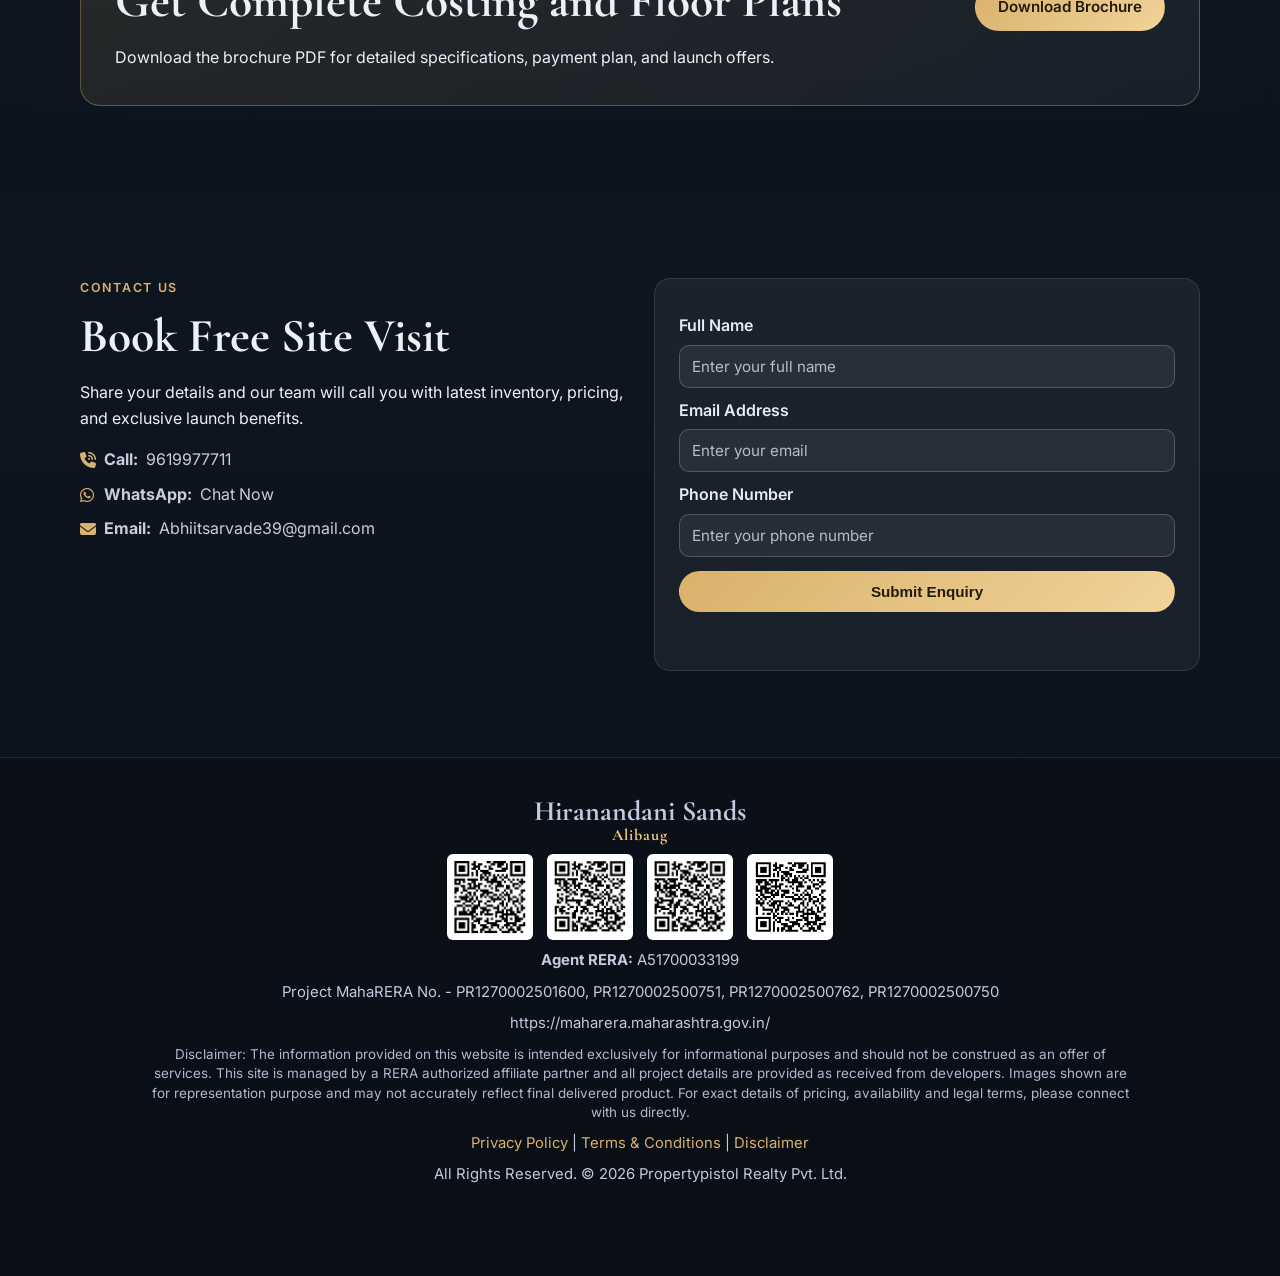
==== commit 6ff88fa8: "minorfixes" ====
--- a/index.html
+++ b/index.html
@@ -50,23 +50,30 @@
 
     <section id="overview" class="section reveal">
       <div class="container">
-        <div class="section-head">
-          <h2>Project Overview</h2>
-        </div>
-        <ul class="overview-list">
-          <li>Premium plotted development by Hiranandani Group at Nagaon Beach, Alibaug</li>
-          <li>Spread across 225 acres of master-planned township</li>
-          <li>Exclusive opportunity to build your custom luxury villa by the coast</li>
-          <li>Approx. 1 km beachfront proximity offering serene sea access</li>
-          <li>Massive 1.5 lakh sq.ft clubhouse with premium facilities</li>
-          <li>100-acre wetland park & biodiversity zone</li>
-          <li>Private jetty & exclusive water sports access</li>
-          <li><strong>Plot sizes:</strong> 1500 to 3500 sq.ft</li>
-          <li><strong>Starting price:</strong> ₹2.65 Cr onwards</li>
-          <li><strong>Bookings Open</strong></li>
-        </ul>
-        <div class="overview-action">
-          <a href="#" class="btn btn-gold open-enquiry">Enquire Now</a>
+        <div class="overview-panel">
+          <div>
+            <div class="section-head">
+              <h2>Project Overview</h2>
+            </div>
+            <ul class="overview-list">
+              <li>Premium plotted development by Hiranandani Group at Nagaon Beach, Alibaug</li>
+              <li>Spread across 225 acres of master-planned township</li>
+              <li>Exclusive opportunity to build your custom luxury villa by the coast</li>
+              <li>Approx. 1 km beachfront proximity offering serene sea access</li>
+              <li>Massive 1.5 lakh sq.ft clubhouse with premium facilities</li>
+              <li>100-acre wetland park & biodiversity zone</li>
+              <li>Private jetty & exclusive water sports access</li>
+              <li><strong>Plot sizes:</strong> 1500 to 3500 sq.ft</li>
+              <li><strong>Starting price:</strong> ₹2.65 Cr onwards</li>
+            </ul>
+            <div class="overview-action">
+              <a href="#" class="btn btn-gold open-enquiry">Enquire Now</a>
+            </div>
+          </div>
+          <div class="overview-image">
+            <img src="assets/g2.png" alt="Hiranandani Sands coastal overview">
+            <img src="assets/g4.png" alt="Hiranandani Sands secondary overview">
+          </div>
         </div>
       </div>
     </section>
@@ -123,14 +130,14 @@
           <h2>Site & Floor Plan Of Hiranandani Sands Alibaug</h2>
         </div>
         <div class="plan-grid">
-          <article class="frame-card unit-plan-card">
+          <article class="frame-card unit-plan-card open-enquiry" role="button" tabindex="0" aria-label="Open enquiry form for Unit Plan">
             <img src="assets/4.png" alt="Unit plan of Hiranandani Sands Alibaug">
             <div class="unit-plan-overlay">
               <h3>Unit Plan</h3>
               <p>On Request</p>
             </div>
           </article>
-          <article class="frame-card">
+          <article class="frame-card open-enquiry" role="button" tabindex="0" aria-label="Open enquiry form for Master Plan">
             <img src="assets/5.png" alt="Master plan of Hiranandani Sands Alibaug">
             <h3>Master Plan</h3>
           </article>
--- a/style.css
+++ b/style.css
@@ -228,10 +228,25 @@
 }
 
 .overview-list {
-  margin-top: 20px;
+  margin-top: 14px;
   list-style: none;
   display: grid;
-  gap: 10px;
+  gap: 9px;
+}
+
+.overview-panel {
+  background: linear-gradient(135deg, #152b47, #11233b);
+  border: 1px solid rgba(255, 255, 255, 0.12);
+  border-radius: 18px;
+  padding: 22px;
+}
+
+.overview-wrap,
+.overview-panel {
+  display: grid;
+  grid-template-columns: 1fr 1fr;
+  gap: 22px;
+  align-items: start;
 }
 
 .overview-list li {
@@ -253,6 +268,20 @@
 
 .overview-action {
   margin-top: 22px;
+}
+
+.overview-image img {
+  width: 100%;
+  min-height: 250px;
+  object-fit: cover;
+  border-radius: 14px;
+  border: 4px solid rgba(255, 255, 255, 0.85);
+  box-shadow: 0 20px 40px rgba(0, 0, 0, 0.28);
+}
+
+.overview-image {
+  display: grid;
+  gap: 14px;
 }
 
 .inline-head {
@@ -982,9 +1011,15 @@
 
   .plan-grid,
   .location-grid,
+  .overview-wrap,
+  .overview-panel,
   .about-wrap,
   .contact-grid {
     grid-template-columns: 1fr;
+  }
+
+  .overview-image img {
+    min-height: 220px;
   }
 
   .amenity-grid {
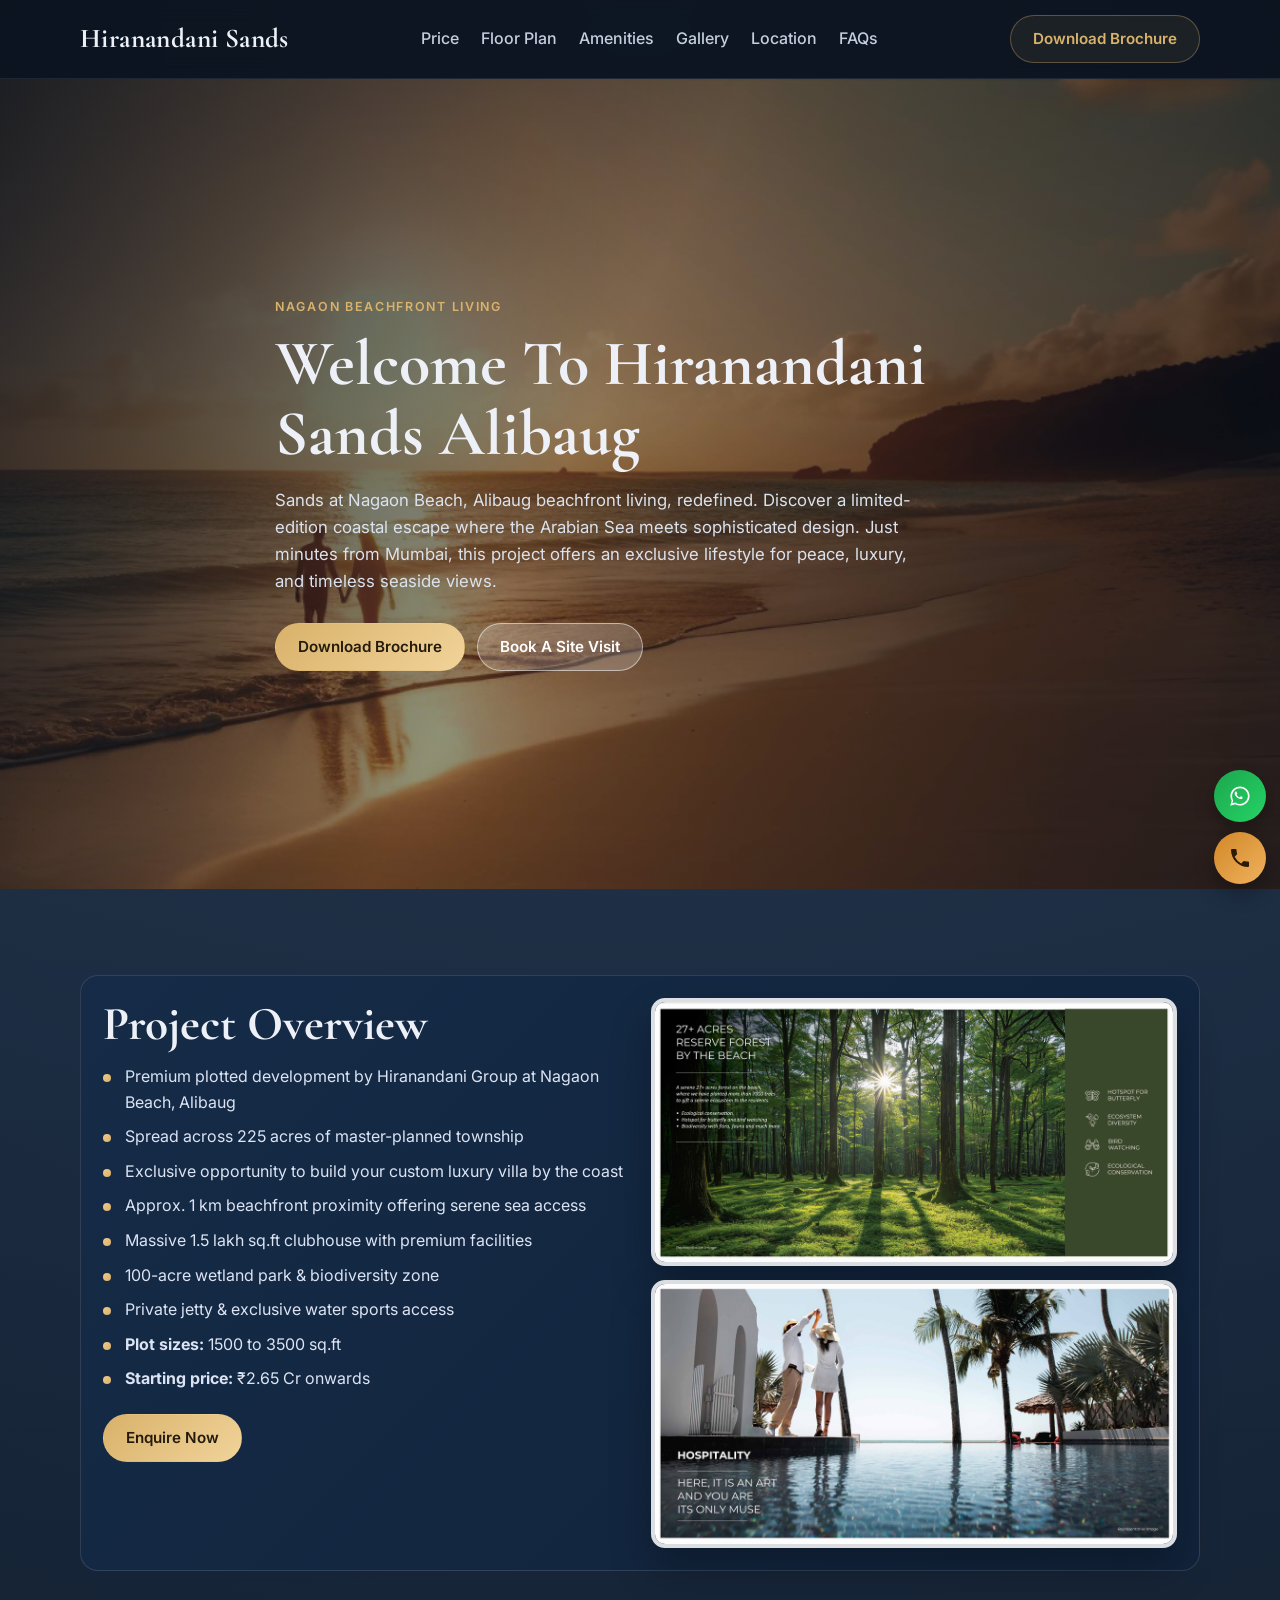
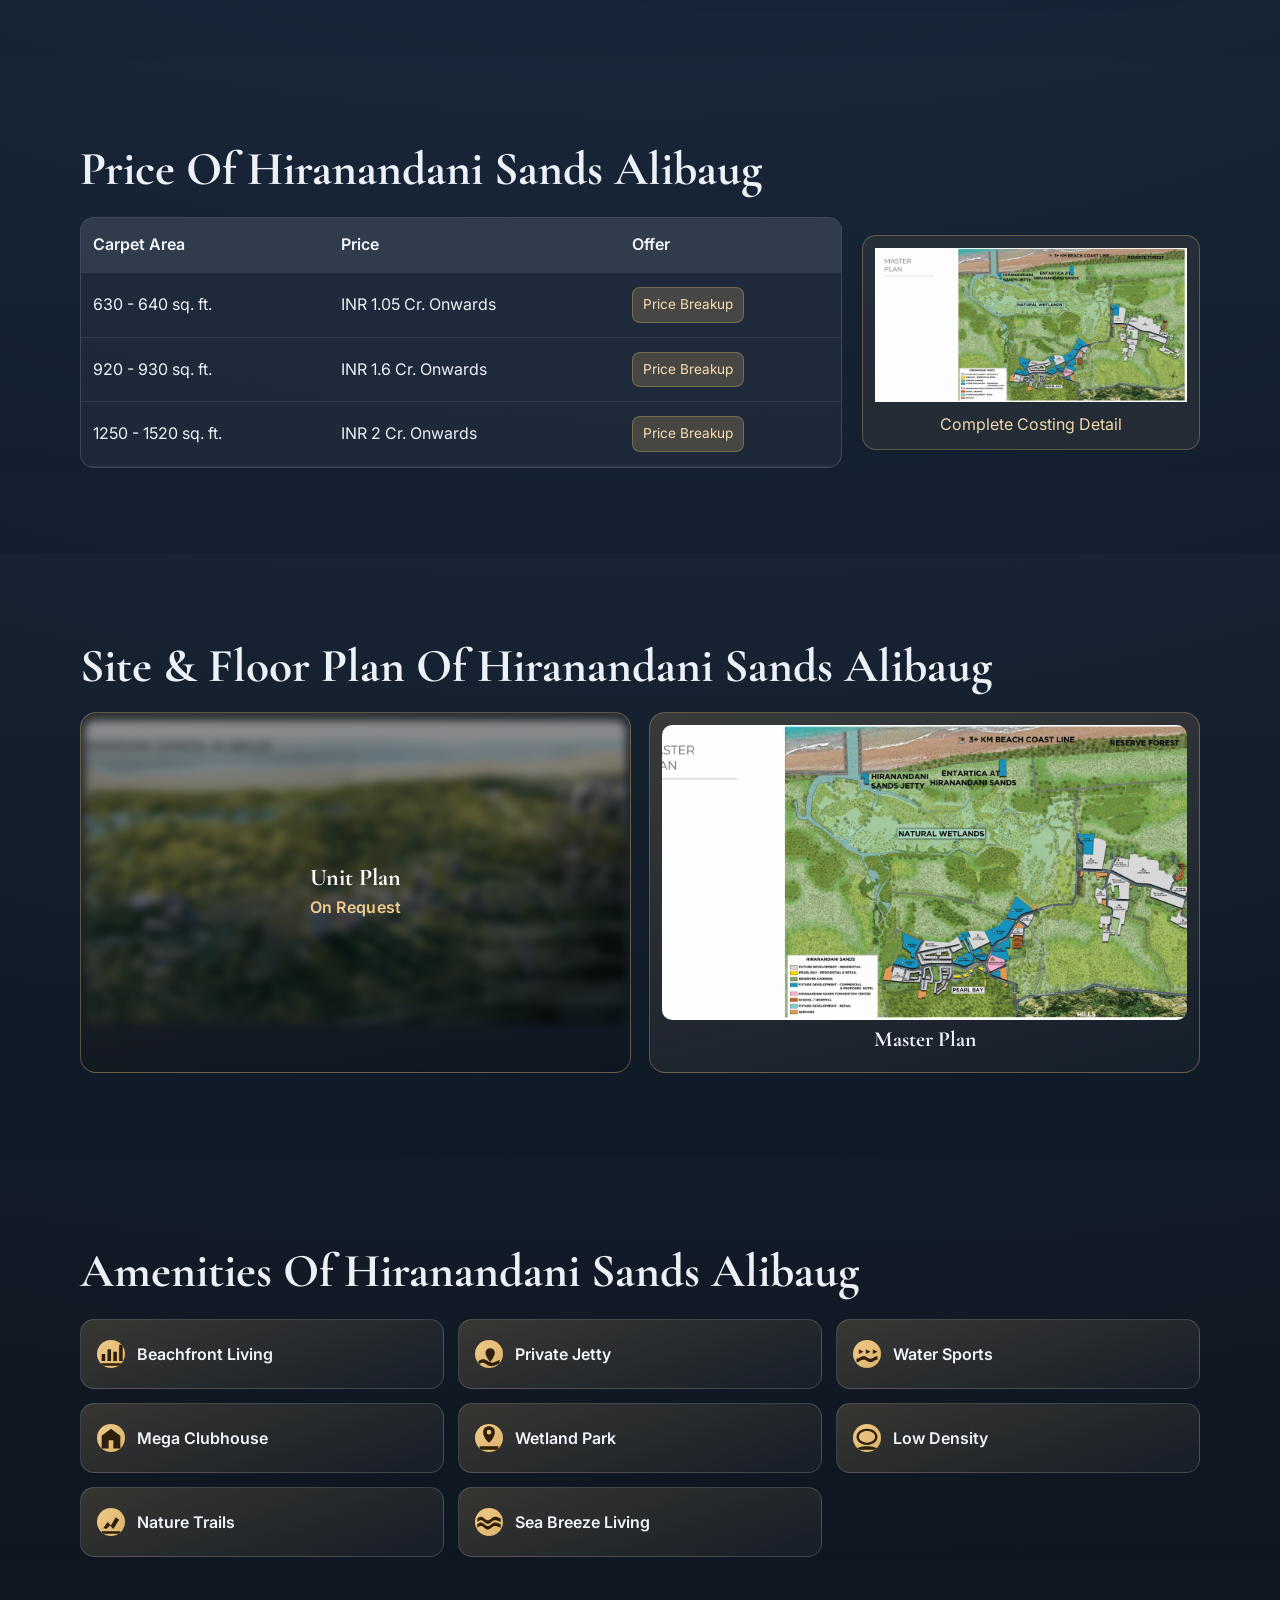
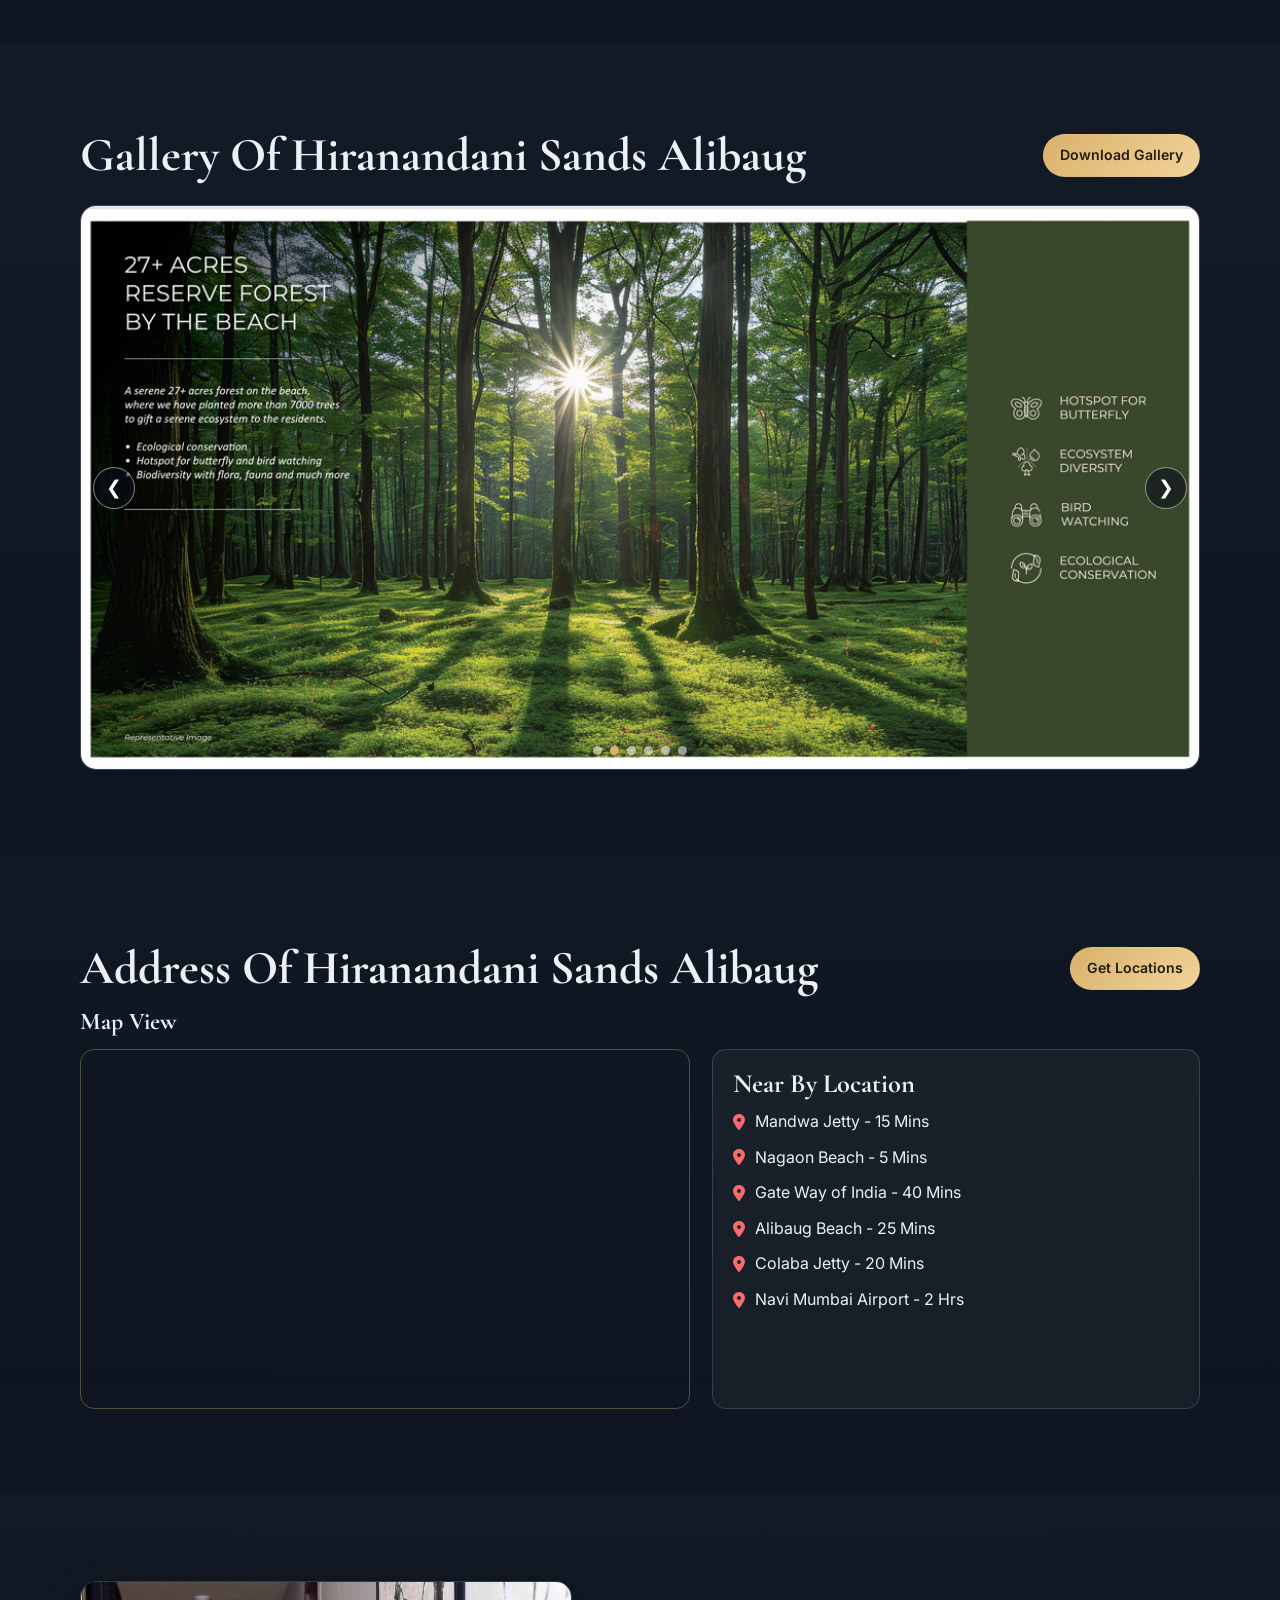
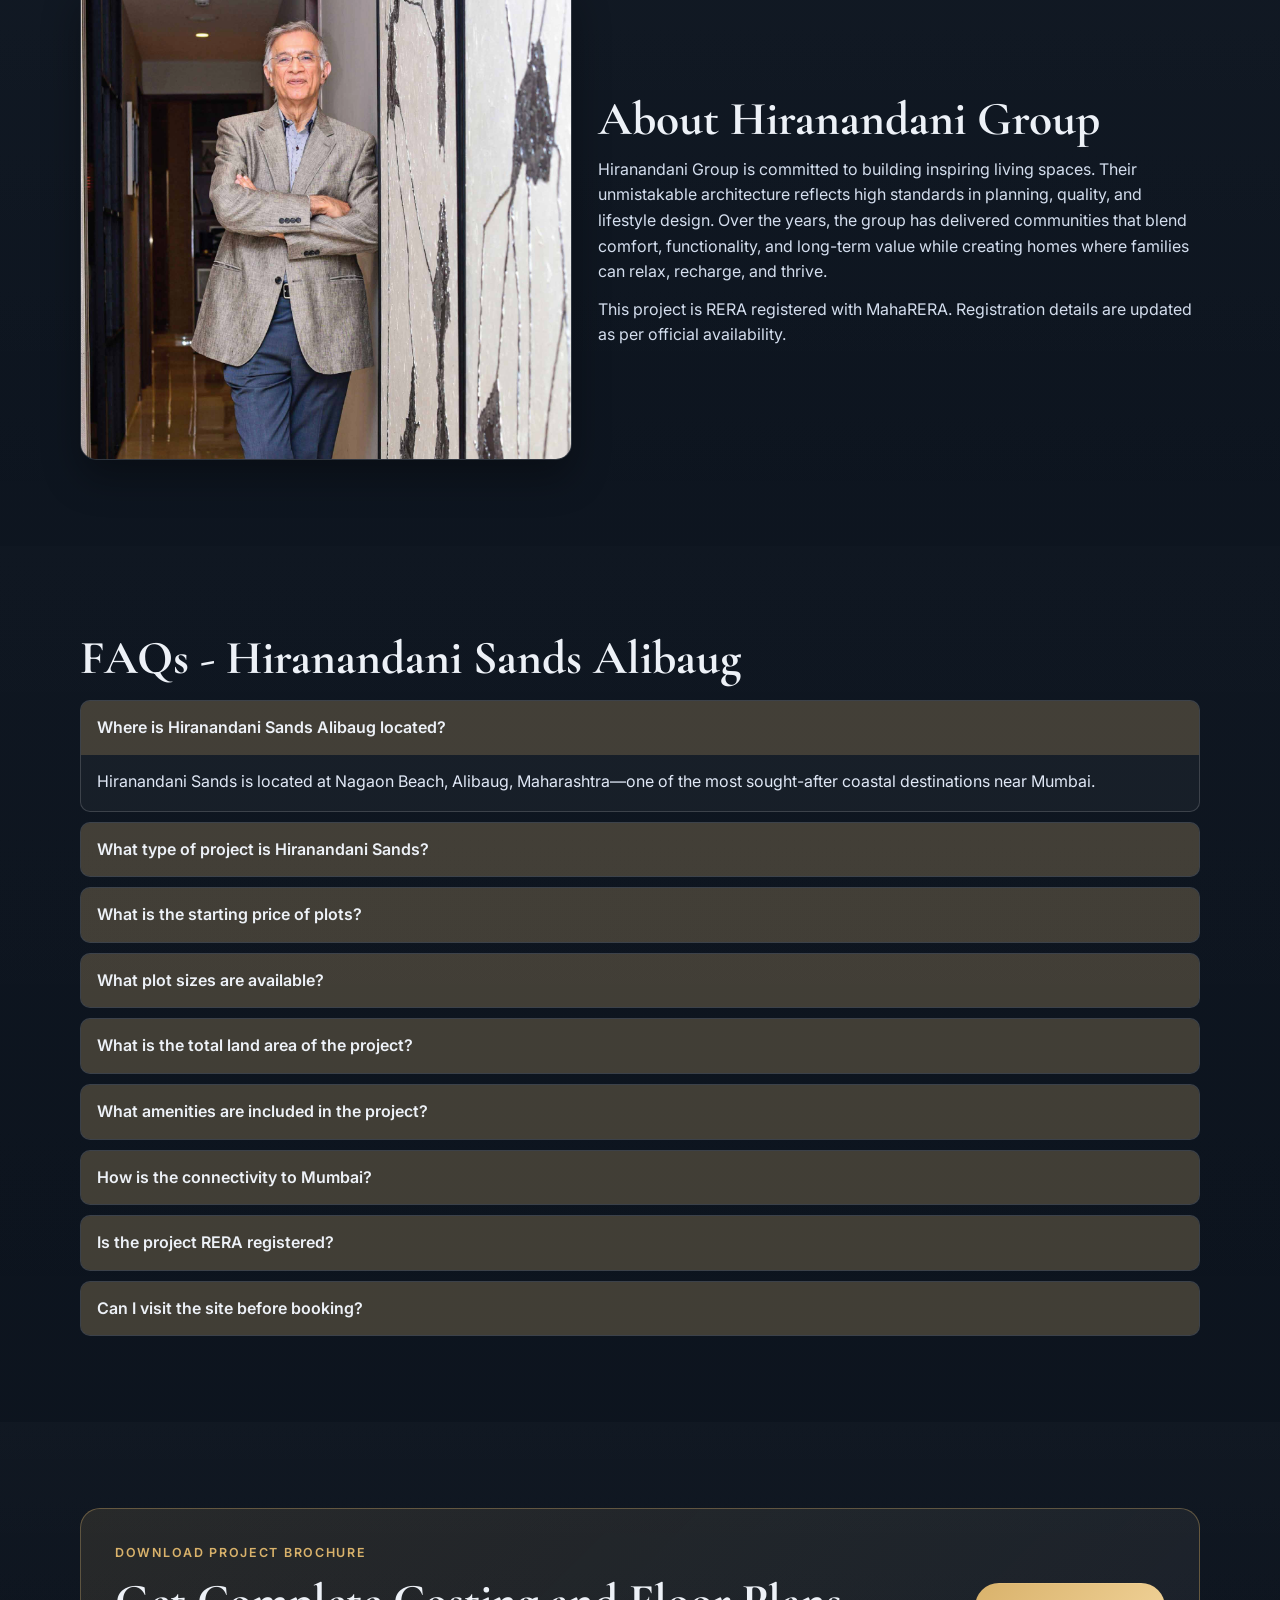
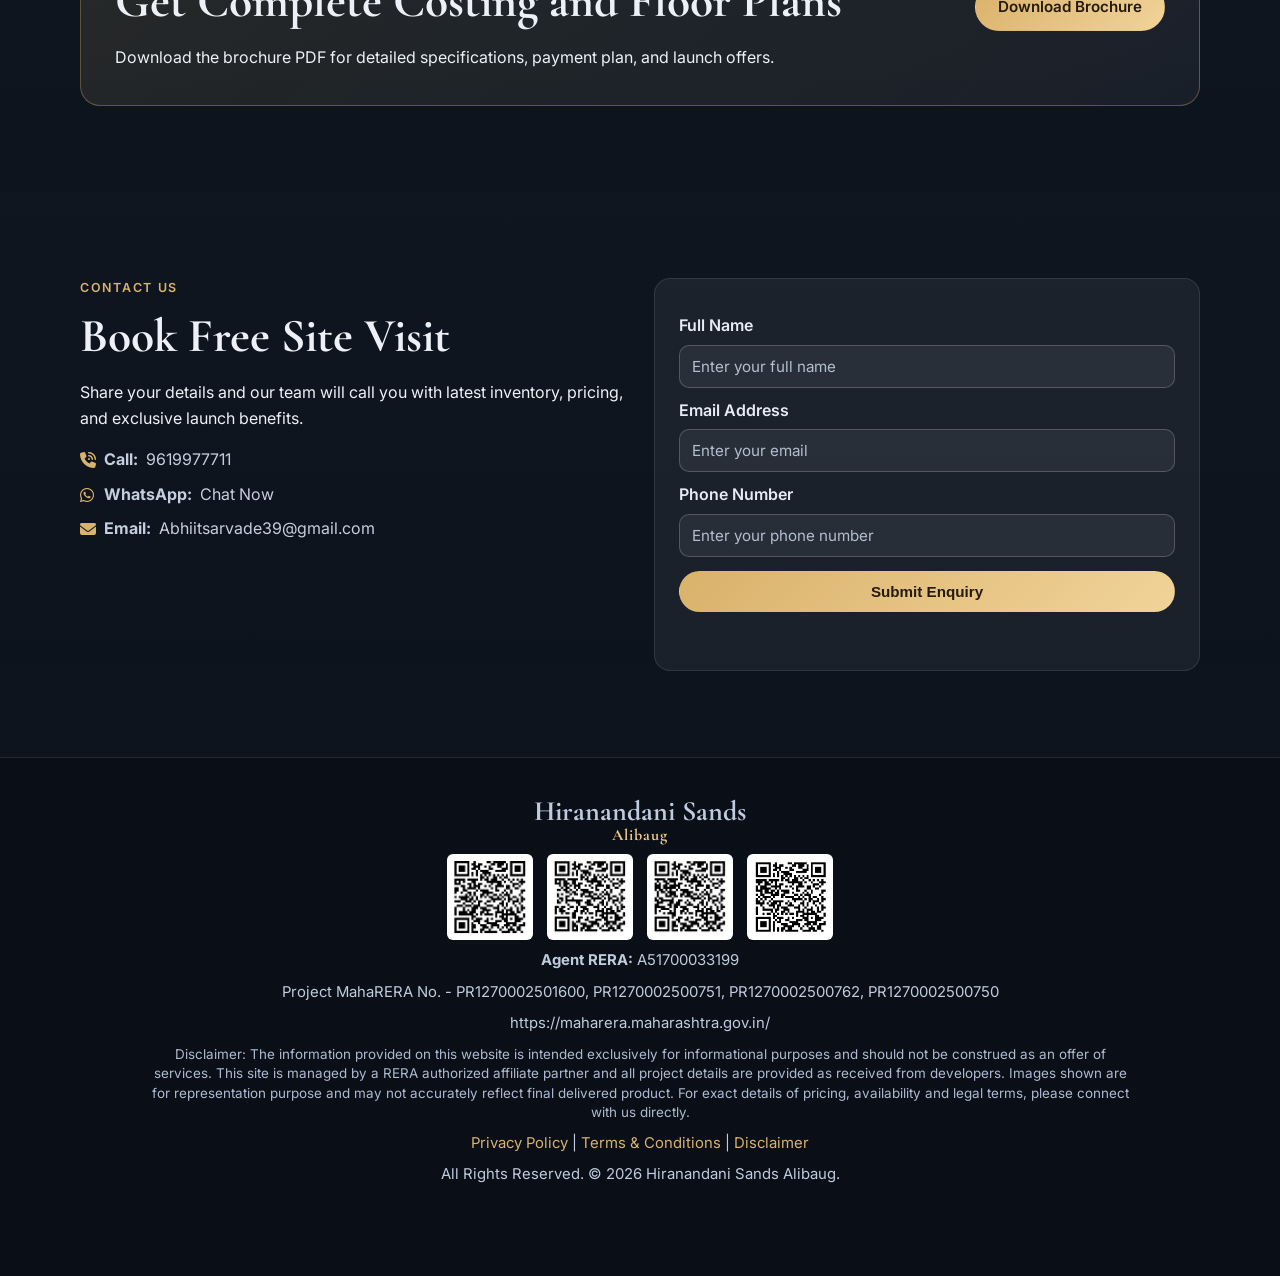
==== commit 6d09a0d7: "minorfixes" ====
--- a/index.html
+++ b/index.html
@@ -88,7 +88,6 @@
             <table>
               <thead>
                 <tr>
-                  <th>Type</th>
                   <th>Carpet Area</th>
                   <th>Price</th>
                   <th>Offer</th>
@@ -96,19 +95,16 @@
               </thead>
               <tbody>
                 <tr>
-                  <td>1 BHK</td>
                   <td>630 - 640 sq. ft.</td>
                   <td>INR 1.05 Cr. Onwards</td>
                   <td><a href="#" class="chip open-enquiry">Price Breakup</a></td>
                 </tr>
                 <tr>
-                  <td>2 BHK</td>
                   <td>920 - 930 sq. ft.</td>
                   <td>INR 1.6 Cr. Onwards</td>
                   <td><a href="#" class="chip open-enquiry">Price Breakup</a></td>
                 </tr>
                 <tr>
-                  <td>3 BHK</td>
                   <td>1250 - 1520 sq. ft.</td>
                   <td>INR 2 Cr. Onwards</td>
                   <td><a href="#" class="chip open-enquiry">Price Breakup</a></td>
@@ -350,7 +346,7 @@
         <a href="privacy-policy.html">Terms & Conditions</a> |
         <a href="privacy-policy.html">Disclaimer</a>
       </p>
-      <p>All Rights Reserved. © 2026 Propertypistol Realty Pvt. Ltd.</p>
+      <p>All Rights Reserved. © 2026 Hiranandani Sands Alibaug.</p>
     </div>
   </footer>
 
--- a/style.css
+++ b/style.css
@@ -1102,6 +1102,44 @@
     margin-top: 5vh;
     padding: 20px;
   }
+
+  .table-card {
+    overflow-x: visible;
+    background: transparent;
+    border: 0;
+  }
+
+  table {
+    min-width: 0;
+    width: 100%;
+    border-collapse: separate;
+    border-spacing: 0;
+  }
+
+  thead {
+    display: none;
+  }
+
+  tbody {
+    display: grid;
+    gap: 14px;
+  }
+
+  tbody tr {
+    display: grid;
+    gap: 8px;
+    padding: 12px;
+    border: 1px solid rgba(255, 255, 255, 0.14);
+    border-radius: 12px;
+    background: rgba(255, 255, 255, 0.05);
+  }
+
+  tbody td {
+    display: block;
+    padding: 0;
+    border: 0;
+    word-break: break-word;
+  }
 }
 
 @media (prefers-reduced-motion: reduce) {
